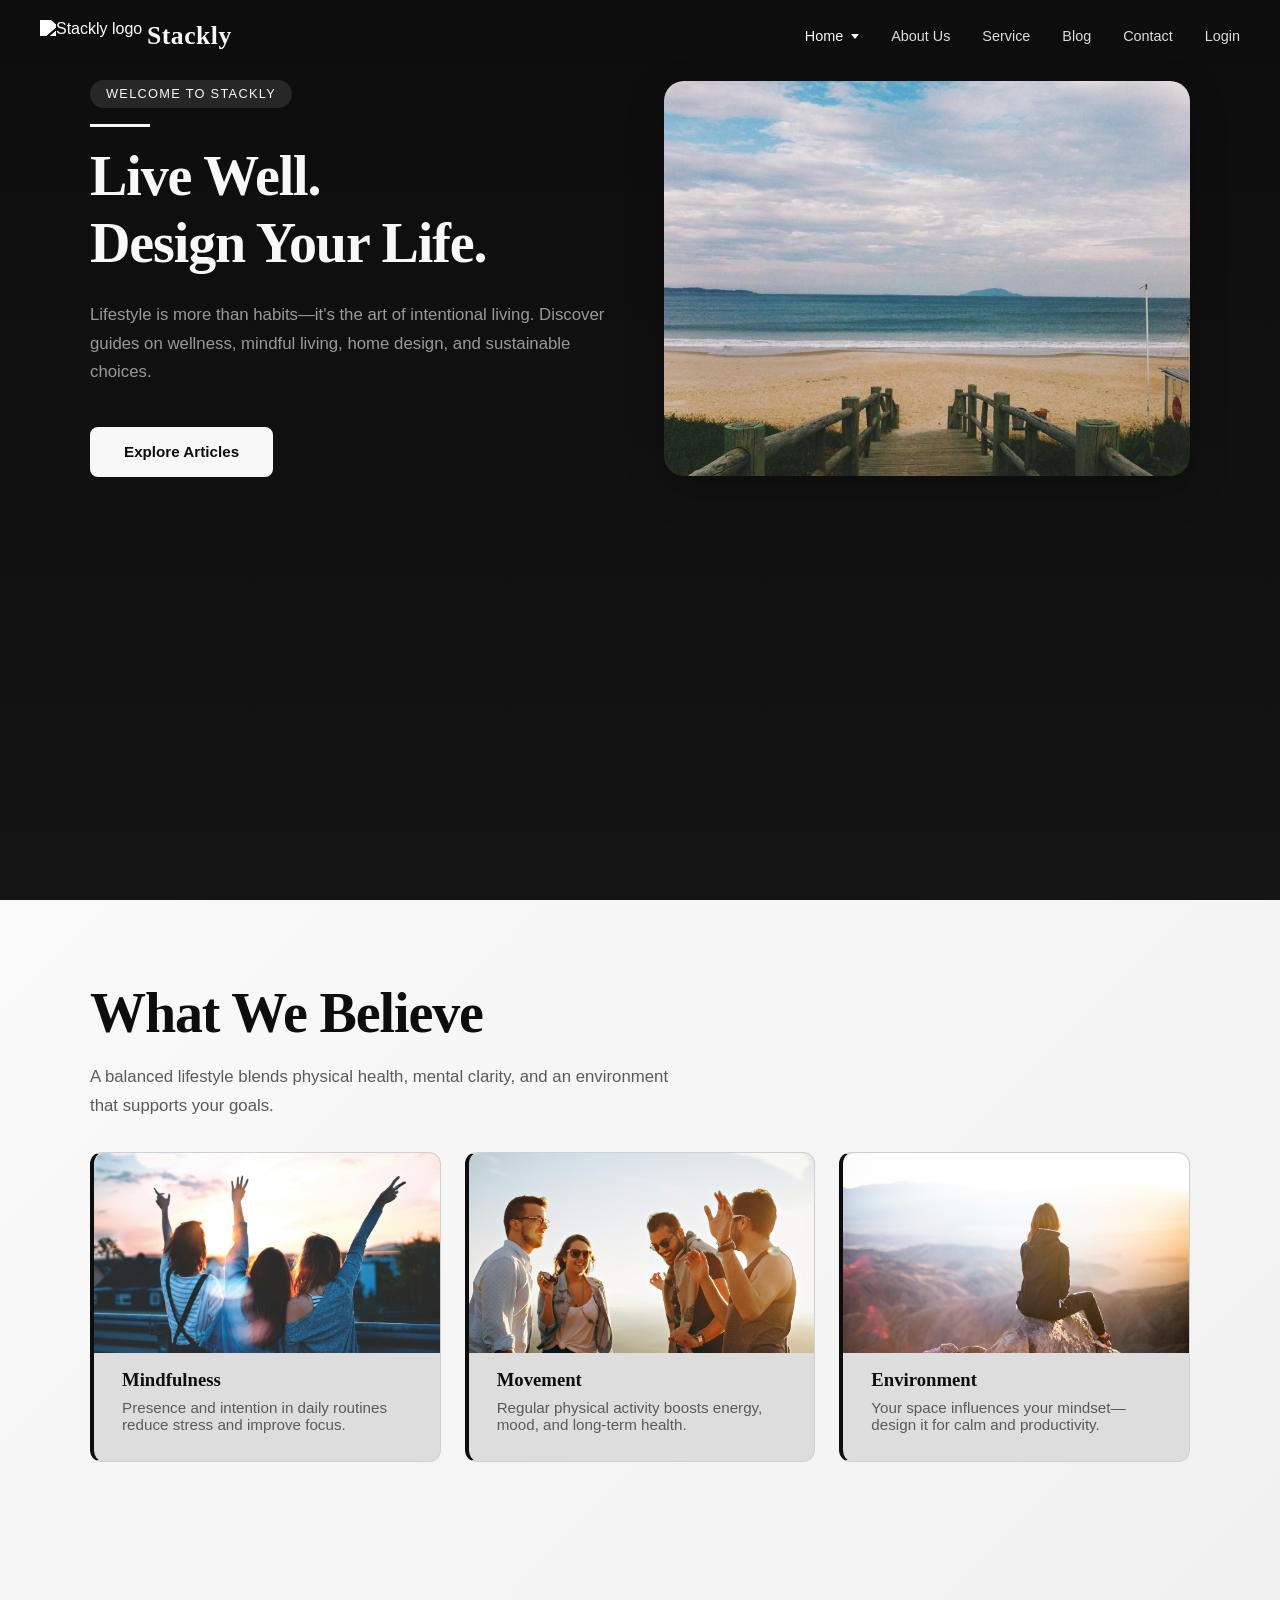
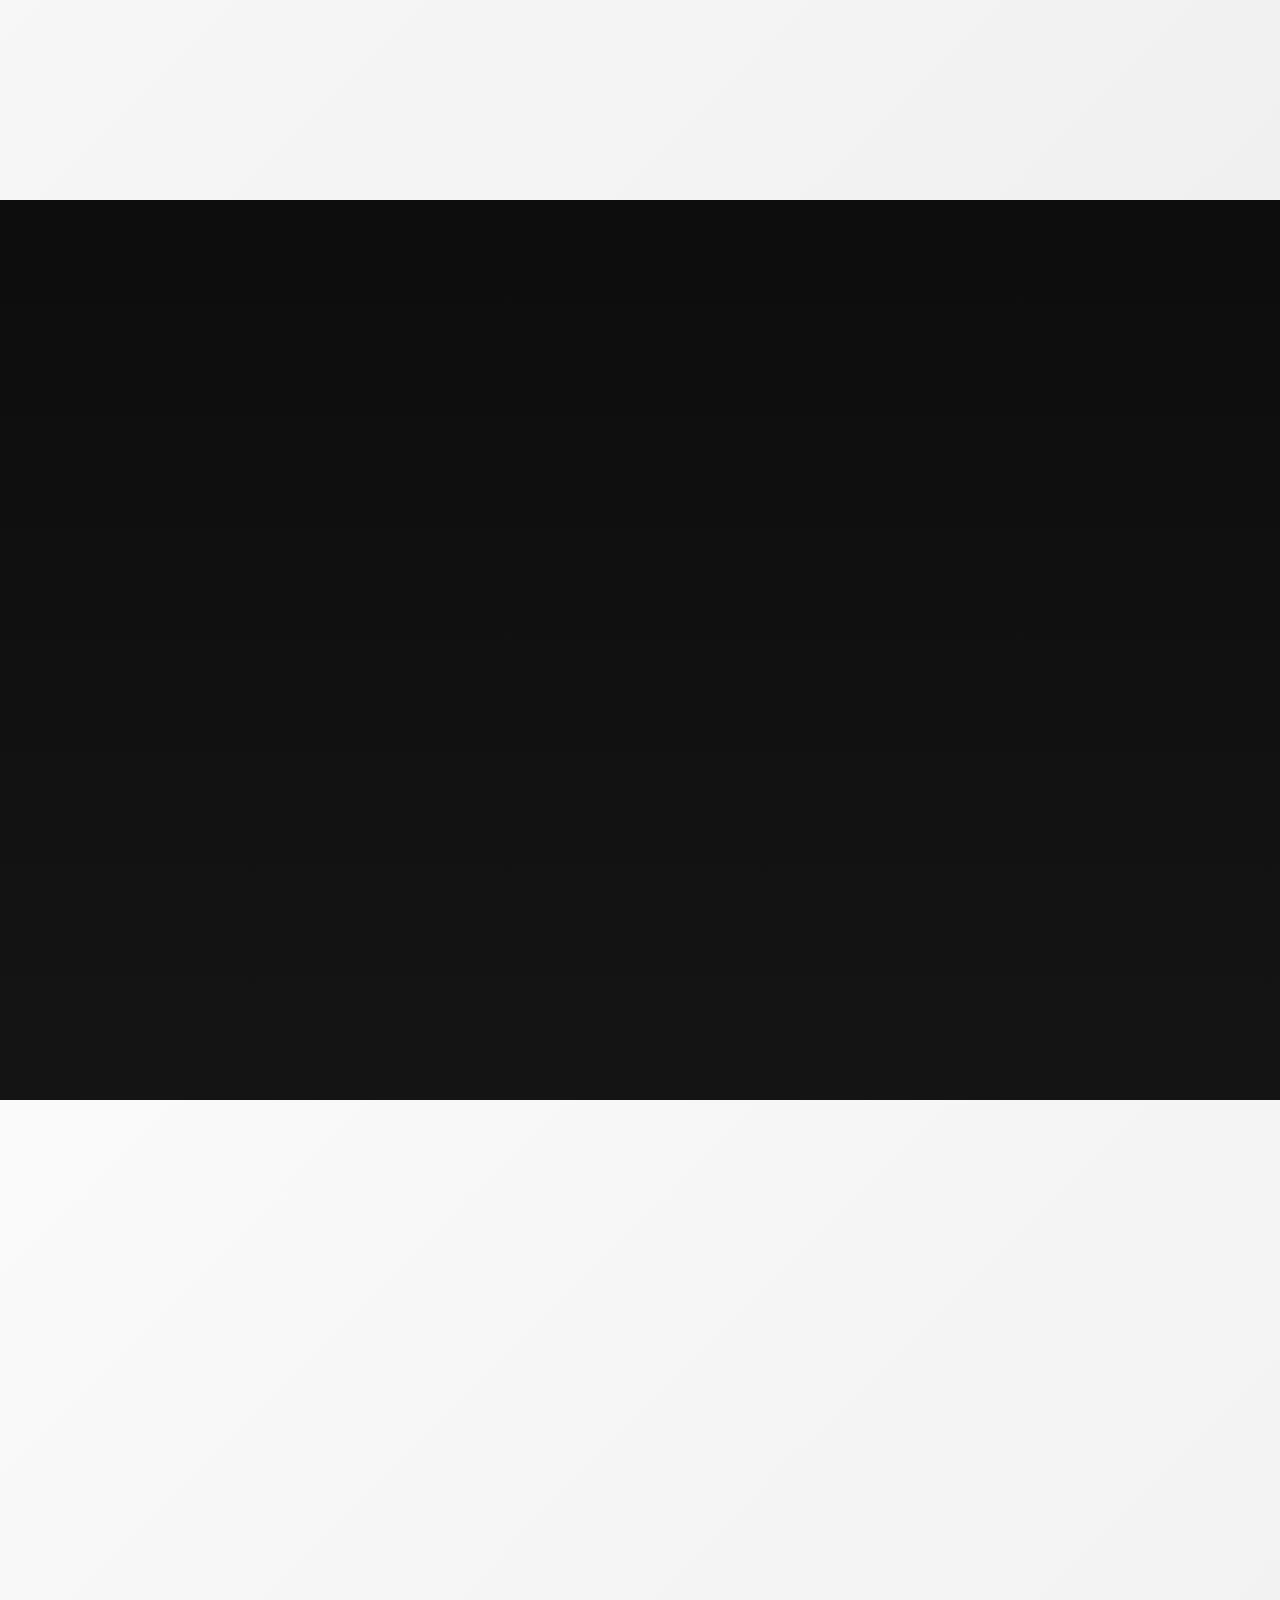
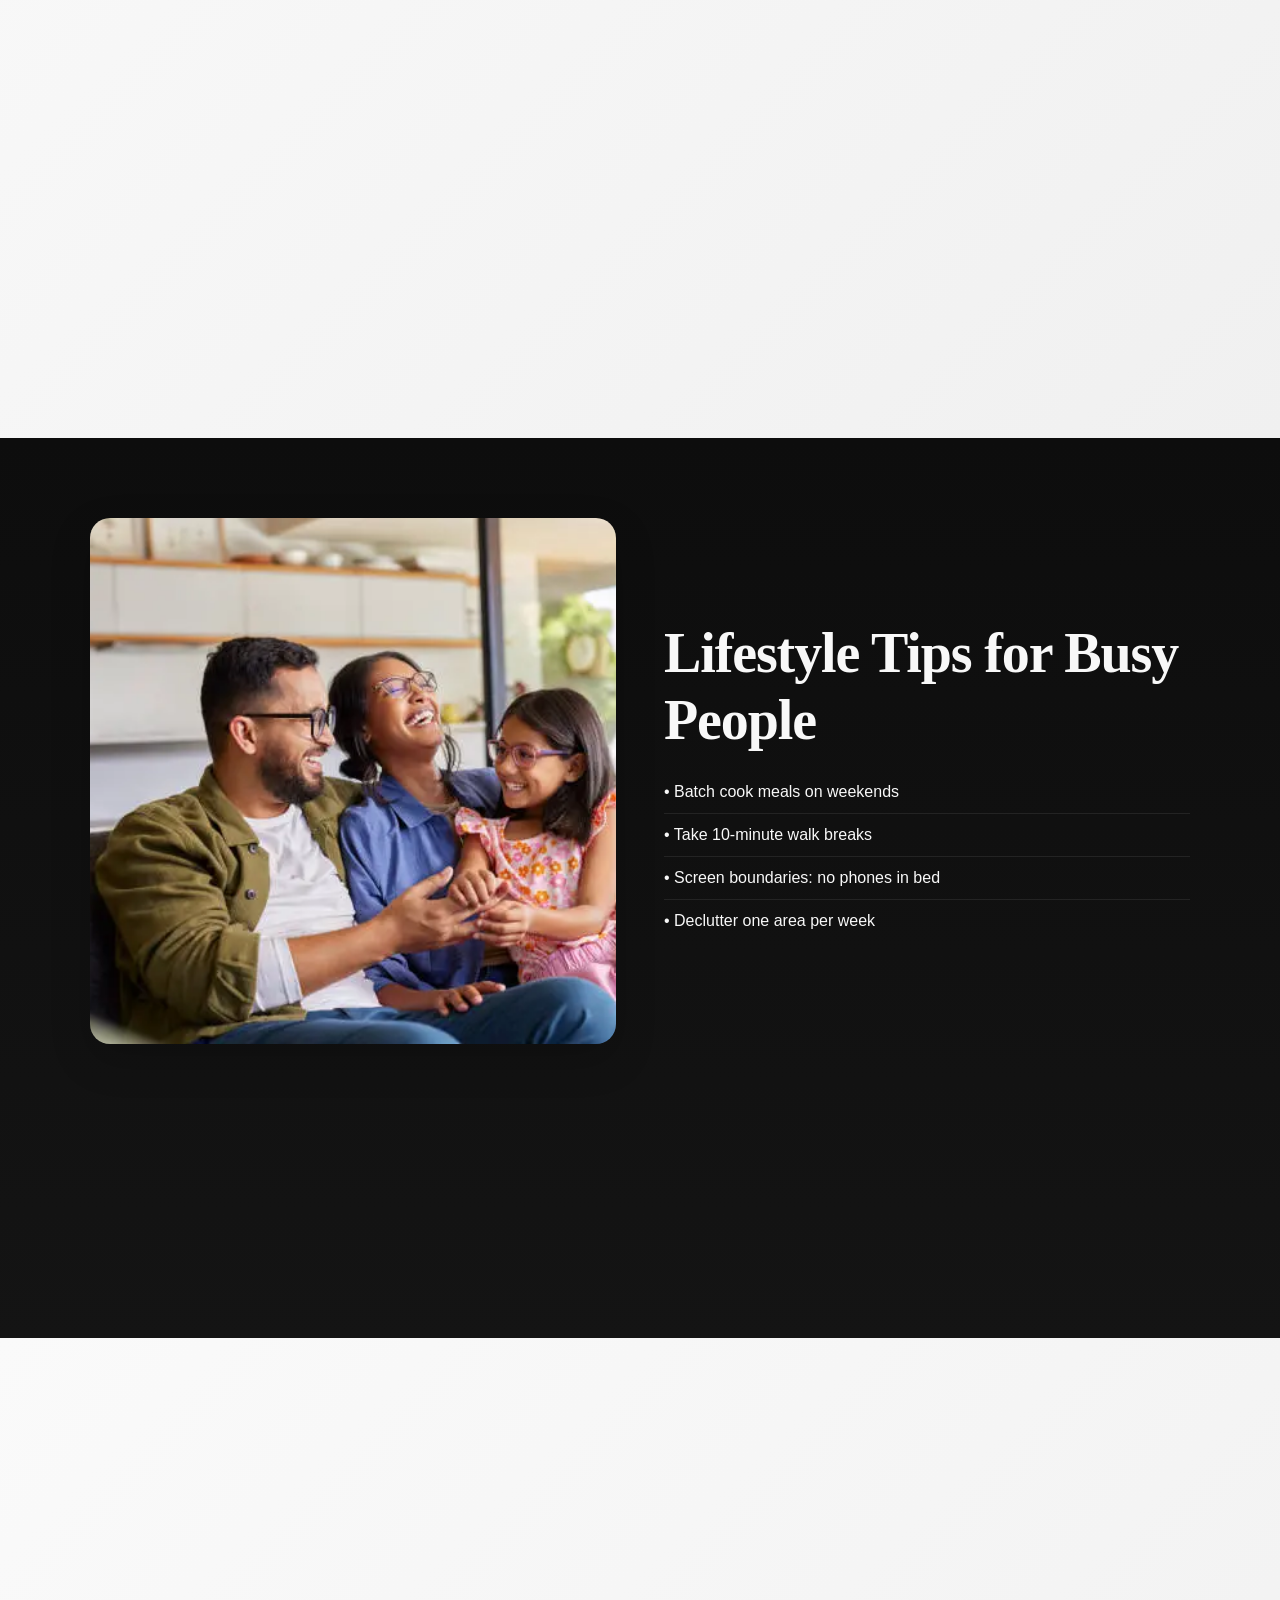
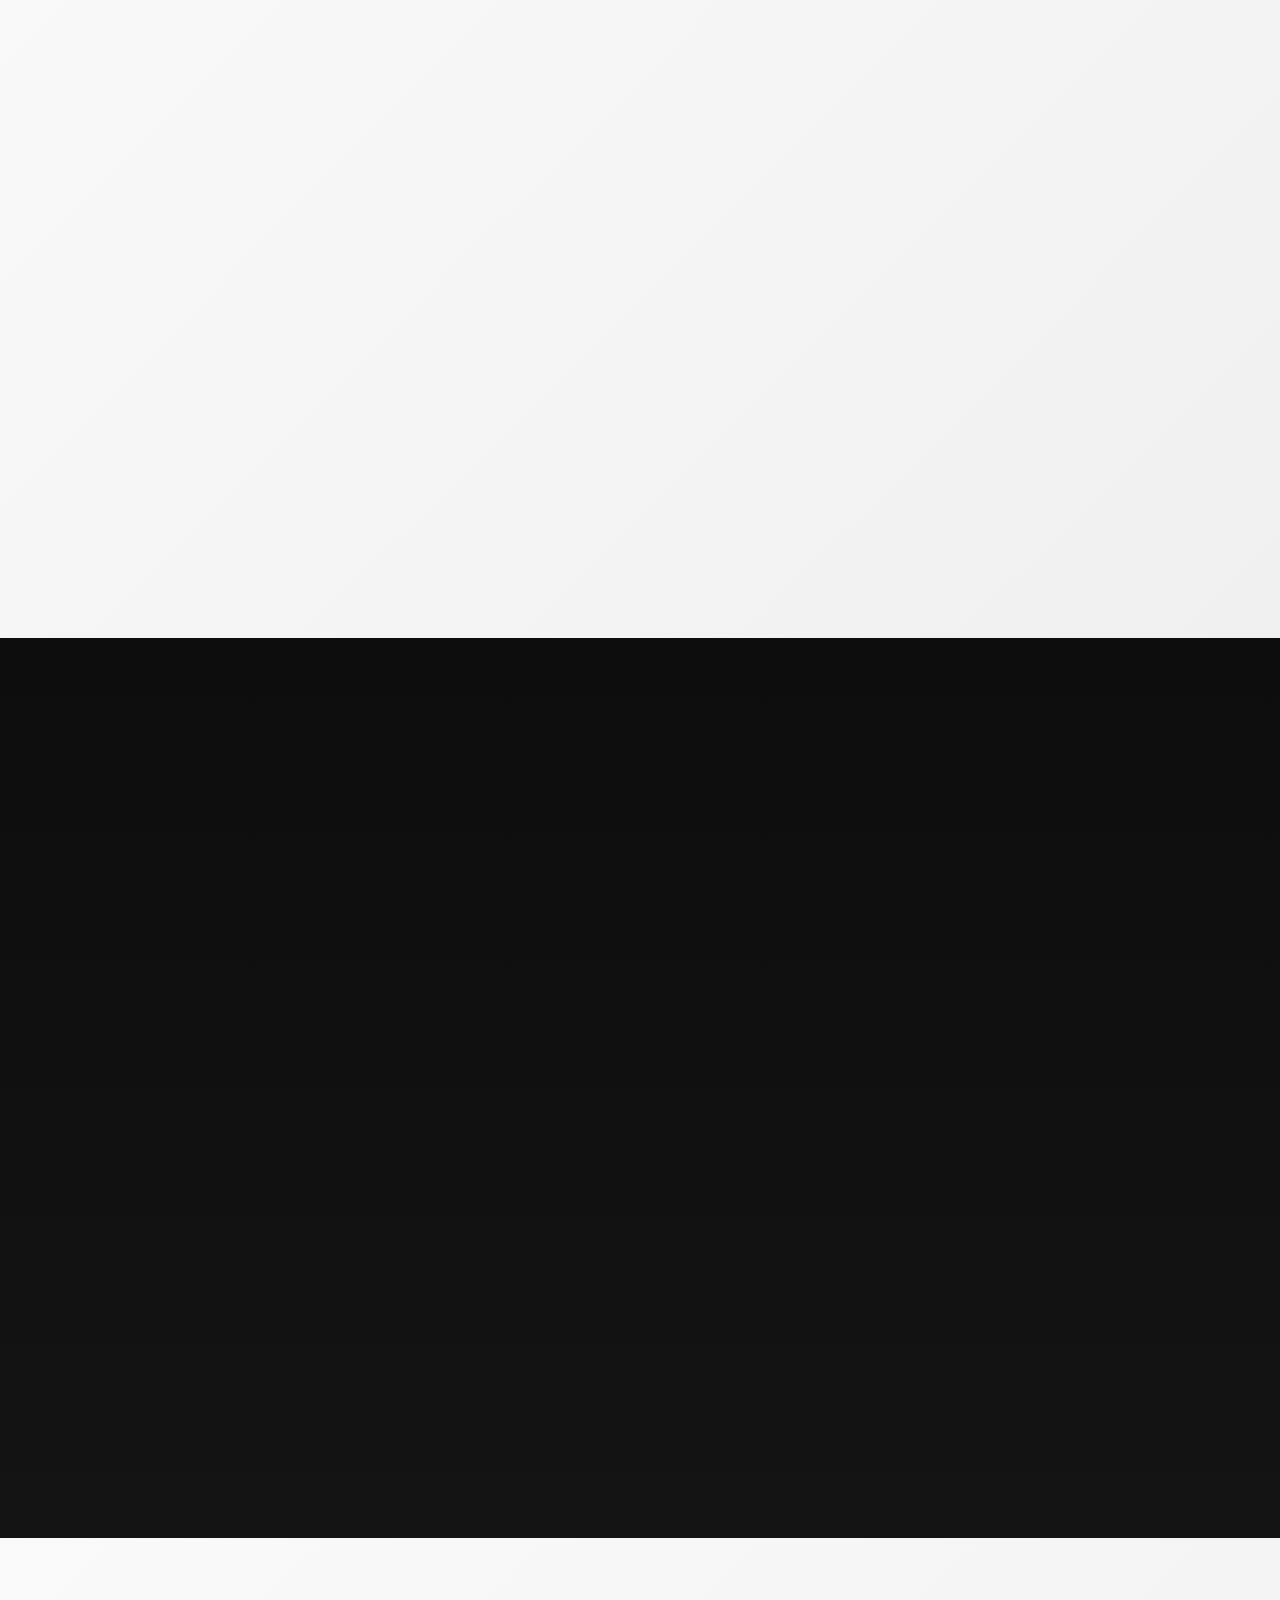
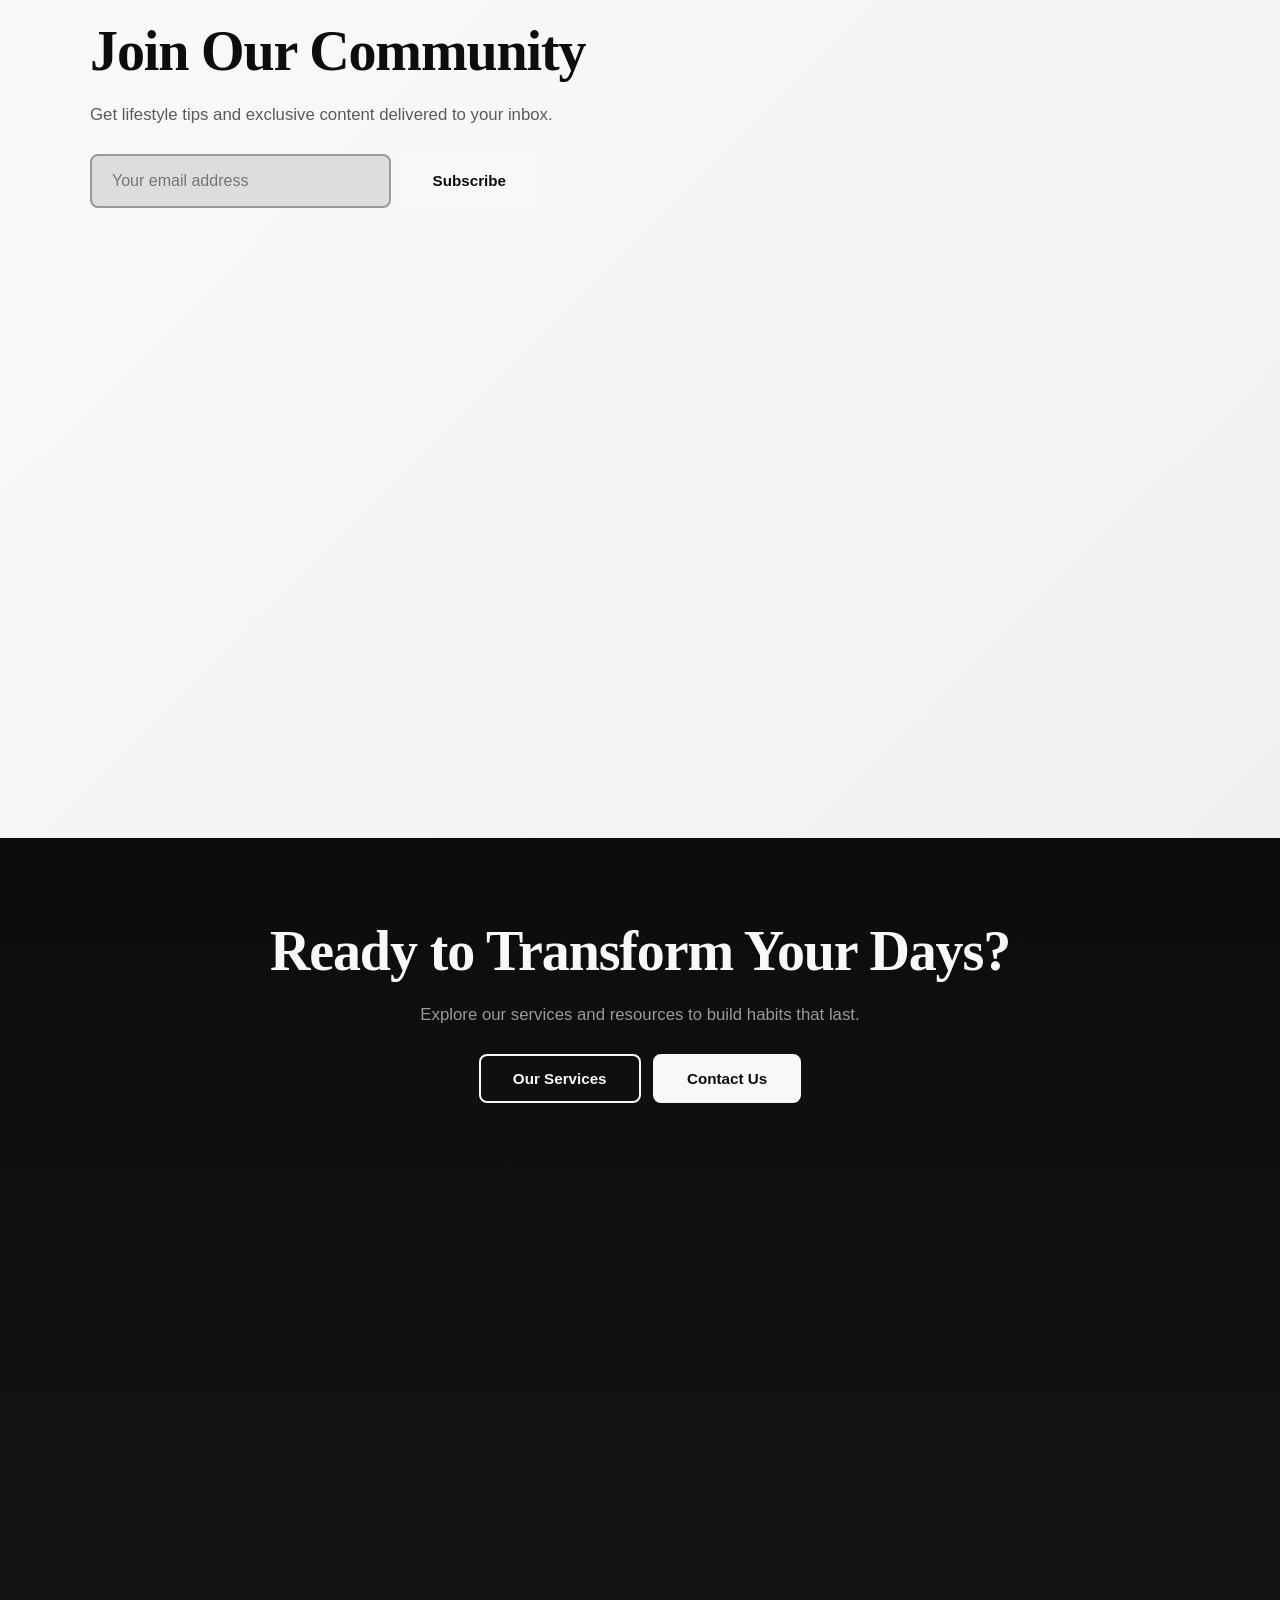
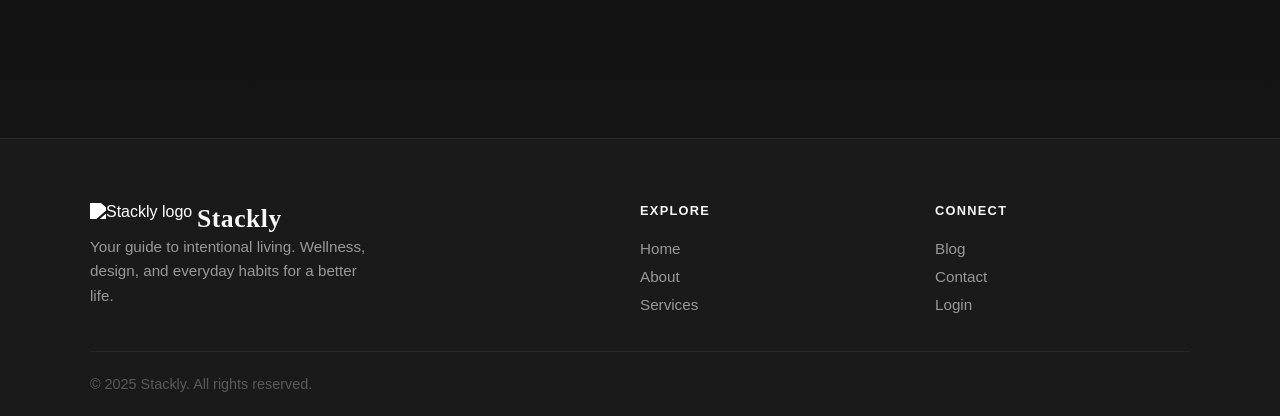
==== index.html @ fdb98f4e "Add initial HTML structure and JavaScript functionality for Stackly website - Created index.html wit" ====
<!DOCTYPE html>
<html lang="en">
<head>
  <meta charset="UTF-8">
  <meta name="viewport" content="width=device-width, initial-scale=1.0">
  <title>Stackly</title>
  <link rel="stylesheet" href="css/styles.css">
</head>
<body class="page-home">
  <nav class="nav-wrapper">
    <div class="nav-container">

      <div class="logo-combo">
        <img src="assets/logo.png" alt="Stackly logo" class="logo-img-white">
        <span class="logo-text">Stackly</span>
      </div>
      <ul class="nav-links">
        <li class="nav-dropdown">
          <a href="index.html" class="dropdown-trigger">Home</a>
          <ul class="dropdown-menu">
            
            <li><a href="home2.html">Home 2</a></li>
          </ul>
        </li>
        <li><a href="about-us.html">About Us</a></li>
        <li><a href="service.html">Service</a></li>
        <li><a href="blog.html">Blog</a></li>
        <li><a href="contact.html">Contact</a></li>
        <li><a href="login.html">Login</a></li>
      </ul>
      <div class="menu-toggle"><span></span><span></span><span></span></div>
    </div>
  </nav>

  <main>
    <section class="section-dark">
      <div class="container hero-with-img">
        <div class="reveal">
          <span class="badge">Welcome to Stackly</span>
          <div class="accent-line"></div>
          <h1 class="section-title">Live Well.<br>Design Your Life.</h1>
          <p class="section-subtitle" style="margin: 1.5rem 0;">Lifestyle is more than habits—it's the art of intentional living. Discover guides on wellness, mindful living, home design, and sustainable choices.</p>
          <a href="404.html" class="btn btn-primary anim-float" style="margin-top: 1rem;">Explore Articles</a>
        </div>
        <div class="img-wrap reveal-right" style="aspect-ratio: 4/3;">
          <img src="assets/img1.jpg" alt="Lifestyle - Replace with your image">
        </div>
      </div>
    </section>

    <section class="section-light">
      <div class="container reveal">
        <h2 class="section-title">What We Believe</h2>
        <p class="section-subtitle" style="margin-bottom: 2rem;">A balanced lifestyle blends physical health, mental clarity, and an environment that supports your goals.</p>
        <div class="grid stagger">
          <div class="card">
            <div class="card-img"><img src="assets/img2.avif" alt="Mindfulness - Replace with your image"></div>
            <h3 style="font-family: var(--font-display); margin-bottom: 0.5rem;">Mindfulness</h3>
            <p style="color: var(--gray-600); font-size: 0.95rem;">Presence and intention in daily routines reduce stress and improve focus.</p>
          </div>
          <div class="card">
            <div class="card-img"><img src="assets/img3.avif" alt="Movement - Replace with your image"></div>
            <h3 style="font-family: var(--font-display); margin-bottom: 0.5rem;">Movement</h3>
            <p style="color: var(--gray-600); font-size: 0.95rem;">Regular physical activity boosts energy, mood, and long-term health.</p>
          </div>
          <div class="card">
            <div class="card-img"><img src="assets/img4.avif" alt="Environment - Replace with your image"></div>
            <h3 style="font-family: var(--font-display); margin-bottom: 0.5rem;">Environment</h3>
            <p style="color: var(--gray-600); font-size: 0.95rem;">Your space influences your mindset—design it for calm and productivity.</p>
          </div>
        </div>
      </div>
    </section>

    <section class="section-dark">
      <div class="container split-img-right">
        <div class="reveal-left">
          <h2 class="section-title">Popular Topics</h2>
          <p class="section-subtitle" style="margin-bottom: 1.5rem;">From morning routines to sustainable living, we cover what matters for a better everyday life.</p>
          <ul style="list-style: none;">
            <li style="padding: 0.5rem 0; color: var(--gray-300);">→ Morning Rituals</li>
            <li style="padding: 0.5rem 0; color: var(--gray-300);">→ Sleep & Recovery</li>
            <li style="padding: 0.5rem 0; color: var(--gray-300);">→ Sustainable Living</li>
          </ul>
        </div>
        <div class="img-wrap reveal-right" style="aspect-ratio: 4/3;">
          <img src="assets/img5.avif" alt="Popular topics - Replace with your image">
        </div>
      </div>
    </section>

    <section class="section-light">
      <div class="container reveal">
        <h2 class="section-title">5 Pillars of a Healthy Lifestyle</h2>
        <p class="section-subtitle" style="margin-bottom: 2rem;">Experts agree these areas matter most for long-term wellbeing.</p>
        <div class="bento-grid">
          <div class="card span-2 reveal-scale">
            <div class="card-img" style="height: 180px;"><img src="assets/img6.avif" alt="Nutrition - Replace with your image"></div>
            <h3 style="font-family: var(--font-display); margin: 0.5rem 0;">Nutrition</h3>
            <p style="color: var(--gray-600); font-size: 0.95rem;">Eat whole foods, stay hydrated, and limit processed items.</p>
          </div>
          <div class="card span-row-2 reveal-scale">
            <div class="card-img" style="height: 100%; min-height: 200px;"><img src="assets/img7.avif" alt="Exercise - Replace with your image"></div>
            <h3 style="font-family: var(--font-display); margin: 1rem 0 0.5rem;">Exercise</h3>
            <p style="color: var(--gray-600); font-size: 0.95rem;">Find movement you enjoy. Consistency beats intensity.</p>
          </div>
          <div class="card reveal-scale"><h3 style="font-family: var(--font-display);">Sleep</h3><p style="color: var(--gray-600); font-size: 0.9rem;">7–9 hours nightly.</p></div>
          <div class="card reveal-scale"><h3 style="font-family: var(--font-display);">Stress</h3><p style="color: var(--gray-600); font-size: 0.9rem;">Meditation & boundaries.</p></div>
          <div class="card reveal-scale"><h3 style="font-family: var(--font-display);">Connection</h3><p style="color: var(--gray-600); font-size: 0.9rem;">Community matters.</p></div>
        </div>
      </div>
    </section>

    <section class="section-dark">
      <div class="container split-img-left">
        <div class="img-wrap reveal-left" style="aspect-ratio: 1;">
          <img src="assets/img8.webp" alt="Tips - Replace with your image">
        </div>
        <div class="split-content reveal-right">
          <h2 class="section-title">Lifestyle Tips for Busy People</h2>
          <ul style="list-style: none;">
            <li style="padding: 0.75rem 0; border-bottom: 1px solid rgba(255,255,255,0.08);">• Batch cook meals on weekends</li>
            <li style="padding: 0.75rem 0; border-bottom: 1px solid rgba(255,255,255,0.08);">• Take 10-minute walk breaks</li>
            <li style="padding: 0.75rem 0; border-bottom: 1px solid rgba(255,255,255,0.08);">• Screen boundaries: no phones in bed</li>
            <li style="padding: 0.75rem 0;">• Declutter one area per week</li>
          </ul>
        </div>
      </div>
    </section>

    <section class="section-light">
      <div class="container">
        <div class="split-img-right">
          <div class="reveal-left">
            <h2 class="section-title">Home & Living</h2>
            <p style="color: var(--gray-600); line-height: 1.8;">Your home should recharge you. Natural light, plants, clear surfaces—design for calm and productivity. Scent matters: candles or fresh flowers can shift your state.</p>
          </div>
          <div class="img-wrap reveal-right" style="aspect-ratio: 3/2;">
            <img src="assets/img9.avif" alt="Home living - Replace with your image">
          </div>
        </div>
      </div>
    </section>

    <section class="section-dark">
      <div class="container reveal">
        <h2 class="section-title" style="text-align: center;">Work-Life Balance</h2>
        <p class="section-subtitle" style="margin: 1rem auto 2rem; text-align: center;">Burnout is real. Define clear work hours, take real breaks, and remember: rest is productive.</p>
        <div class="img-wrap featured-img reveal-scale" style="max-width: 900px; margin: 0 auto;">
          <img src="assets/img10.webp" alt="Work-life balance - Replace with your image" style="width: 100%; height: 350px; object-fit: cover;">
        </div>
      </div>
    </section>

    <section class="section-light">
      <div class="container reveal">
        <h2 class="section-title">Join Our Community</h2>
        <p class="section-subtitle" style="margin-bottom: 1.5rem;">Get lifestyle tips and exclusive content delivered to your inbox.</p>
        <form id="subscribe-form" style="max-width: 450px; display: flex; gap: 0.5rem; flex-wrap: wrap;">
          <input type="email" id="subscribe-email" placeholder="Your email address" style="flex: 1; min-width: 200px;">
          <button type="submit" class="btn btn-primary">Subscribe</button>
        </form>
      </div>
    </section>

    <section class="section-dark">
      <div class="container reveal" style="text-align: center;">
        <h2 class="section-title">Ready to Transform Your Days?</h2>
        <p class="section-subtitle" style="margin: 1rem auto 1.5rem;">Explore our services and resources to build habits that last.</p>
        <a href="service.html" class="btn btn-outline anim-pulse" style="margin-right: 0.5rem;">Our Services</a>
        <a href="contact.html" class="btn btn-primary">Contact Us</a>
      </div>
    </section>
  </main>

  <footer>
    <div class="footer-grid">
      <div class="footer-brand"><div class="logo-combo"><img src="assets/logo.png" alt="Stackly logo" class="logo-img-white"><span class="logo-text">Stackly</span></div><p>Your guide to intentional living. Wellness, design, and everyday habits for a better life.</p></div>
      <div class="footer-links"><h4>Explore</h4><ul><li><a href="index.html">Home</a></li><li><a href="about-us.html">About</a></li><li><a href="service.html">Services</a></li></ul></div>
      <div class="footer-links"><h4>Connect</h4><ul><li><a href="blog.html">Blog</a></li><li><a href="contact.html">Contact</a></li><li><a href="login.html">Login</a></li></ul></div>
    </div>
    <div class="footer-bottom">&copy; 2025 Stackly. All rights reserved.</div>
  </footer>
  <script src="js/main.js"></script>
  <script>
    document.addEventListener('DOMContentLoaded', function() {
      var form = document.getElementById('subscribe-form');
      if(form) {
        form.addEventListener('submit', function(e) {
          e.preventDefault();
          var email = document.getElementById('subscribe-email').value;
          var valid = /^\S+@\S+\.\S+$/.test(email);
          if(valid) {
            window.location.href = '404.html';
          } else {
            alert('Please enter a valid email address.');
          }
        });
      }
    });
  </script>
</body>
</html>
---- css/styles.css ----
/* Logo Combo Styles */
.logo-combo {
  display: flex;
  align-items: center;
  gap: 0.3rem;
}
.logo-img-white {
  height: 32px;
  filter: brightness(0) invert(1);
  margin: 0;
  display: block;
}
.logo-text {
  font-family: var(--font-display);
  font-size: 1.6rem;
  font-weight: 600;
  color: var(--white);
  letter-spacing: 0.02em;
  text-decoration: none;
}
/* Stackly Lifestyle - Black & White Theme */

@import url('https://fonts.googleapis.com/css2?family=DM+Sans:opsz,wght@9..40,300;9..40,400;9..40,500;9..40,600;9..40,700&family=Playfair+Display:wght@400;500;600;700&display=swap');

:root {
  --black: #0d0d0d;
  --white: #f8f8f8;
  --gray-900: #1a1a1a;
  --gray-800: #252525;
  --gray-600: #5a5a5a;
  --gray-400: #999;
  --gray-200: #ddd;
  --font-display: 'Playfair Display', serif;
  --font-body: 'DM Sans', sans-serif;
}

*, *::before, *::after { margin: 0; padding: 0; box-sizing: border-box; }
html { scroll-behavior: smooth; }
body { font-family: var(--font-body); background: var(--black); color: var(--white); overflow-x: hidden; }

/* Navigation */
.nav-wrapper {
  position: fixed;
  top: 0; left: 0; right: 0;
  z-index: 1000;
  padding: 1.25rem 2rem;
  transition: all 0.4s ease;
  background: transparent;
}
.nav-wrapper.scrolled { background: rgba(13,13,13,0.95); backdrop-filter: blur(16px); border-bottom: 1px solid rgba(255,255,255,0.06); }
.nav-container { max-width: 1200px; margin: 0 auto; display: flex; justify-content: space-between; align-items: center; }
.logo { font-family: var(--font-display); font-size: 1.6rem; font-weight: 600; color: var(--white); text-decoration: none; letter-spacing: 0.02em; }
.nav-links { display: flex; gap: 2rem; list-style: none; }
.nav-links { align-items: center; }
.nav-links > li { position: relative; }
.nav-links a { color: var(--gray-200); text-decoration: none; font-size: 0.9rem; font-weight: 500; position: relative; transition: color 0.3s; display: inline-flex; align-items: center; gap: 0.3rem; }
.nav-links a:hover, .nav-links a.active { color: var(--white); }
.nav-links > li > a:not(.dropdown-trigger)::after { content: ''; position: absolute; bottom: -4px; left: 0; width: 0; height: 1px; background: var(--white); transition: width 0.3s; }
.nav-links > li > a:not(.dropdown-trigger):hover::after, .nav-links > li > a:not(.dropdown-trigger).active::after { width: 100%; }
.dropdown-trigger::after { content: ''; width: 0; height: 0; border-left: 4px solid transparent; border-right: 4px solid transparent; border-top: 5px solid currentColor; margin-left: 0.2rem; flex-shrink: 0; }
.nav-dropdown .dropdown-menu { position: absolute; top: 100%; left: 0; margin-top: 0.5rem; min-width: 160px; background: var(--gray-900); border-radius: 8px; border: 1px solid rgba(255,255,255,0.08); padding: 0.5rem 0; list-style: none; opacity: 0; visibility: hidden; transform: translateY(-10px); transition: all 0.3s ease; }
.nav-dropdown:hover .dropdown-menu { opacity: 1; visibility: visible; transform: translateY(0); }
.nav-dropdown .dropdown-menu a { padding: 0.6rem 1.25rem; display: block; white-space: nowrap; }
.nav-dropdown .dropdown-menu a::after { display: none; }
.nav-dropdown .dropdown-menu a:hover { background: rgba(255,255,255,0.05); }
.menu-toggle { display: none; flex-direction: column; gap: 5px; cursor: pointer; padding: 8px; }
.menu-toggle span { width: 24px; height: 2px; background: var(--white); transition: all 0.3s; }
.menu-toggle.active span:nth-child(1) { transform: rotate(45deg) translate(5px, 5px); }
.menu-toggle.active span:nth-child(2) { opacity: 0; }
.menu-toggle.active span:nth-child(3) { transform: rotate(-45deg) translate(5px, -5px); }

/* Sections */
section { min-height: 100vh; padding: 5rem 1.5rem; position: relative; overflow: hidden; }
.section-dark { background: var(--black); color: var(--white); }
.section-light { background: var(--white); color: var(--black); }
.section-title { font-family: var(--font-display); font-size: clamp(2rem, 5vw, 3.5rem); font-weight: 600; line-height: 1.2; margin-bottom: 1rem; letter-spacing: -0.02em; }
.section-subtitle { font-size: 1.05rem; color: var(--gray-400); line-height: 1.7; max-width: 600px; }
.section-light .section-subtitle { color: var(--gray-600); }
.container { max-width: 1100px; margin: 0 auto; }

/* Animations */
.reveal { opacity: 0; transform: translateY(40px); transition: opacity 0.7s ease, transform 0.7s ease; }
.reveal.visible { opacity: 1; transform: translateY(0); }
.stagger > * { opacity: 0; transform: translateY(30px); animation: staggerIn 0.6s ease forwards; }
.stagger.visible > *:nth-child(1) { animation-delay: 0.1s; } .stagger.visible > *:nth-child(2) { animation-delay: 0.2s; }
.stagger.visible > *:nth-child(3) { animation-delay: 0.3s; } .stagger.visible > *:nth-child(4) { animation-delay: 0.4s; }
.stagger.visible > *:nth-child(5) { animation-delay: 0.5s; } .stagger.visible > *:nth-child(6) { animation-delay: 0.6s; }
@keyframes staggerIn { to { opacity: 1; transform: translateY(0); } }
@keyframes fadeIn { from { opacity: 0; } to { opacity: 1; } }
@keyframes slideUp { from { transform: translateY(60px); opacity: 0; } to { transform: translateY(0); opacity: 1; } }
@keyframes slideLeft { from { transform: translateX(40px); opacity: 0; } to { transform: translateX(0); opacity: 1; } }
@keyframes slideRight { from { transform: translateX(-40px); opacity: 0; } to { transform: translateX(0); opacity: 1; } }
@keyframes scaleIn { from { transform: scale(0.9); opacity: 0; } to { transform: scale(1); opacity: 1; } }
@keyframes float { 0%, 100% { transform: translateY(0); } 50% { transform: translateY(-10px); } }
@keyframes pulse { 0%, 100% { opacity: 1; } 50% { opacity: 0.7; } }
@keyframes shimmer { 0% { background-position: -200% 0; } 100% { background-position: 200% 0; } }

.anim-fade { animation: fadeIn 0.8s ease forwards; }
.anim-slide-up { animation: slideUp 0.8s ease forwards; }
.anim-slide-left { animation: slideLeft 0.8s ease forwards; }
.anim-slide-right { animation: slideRight 0.8s ease forwards; }
.anim-scale { animation: scaleIn 0.6s ease forwards; }
.anim-float { animation: float 4s ease-in-out infinite; }
.anim-pulse { animation: pulse 2s ease-in-out infinite; }

.reveal-left { opacity: 0; transform: translateX(-50px); transition: opacity 0.7s ease, transform 0.7s ease; }
.reveal-left.visible { opacity: 1; transform: translateX(0); }
.reveal-right { opacity: 0; transform: translateX(50px); transition: opacity 0.7s ease, transform 0.7s ease; }
.reveal-right.visible { opacity: 1; transform: translateX(0); }
.reveal-scale { opacity: 0; transform: scale(0.95); transition: opacity 0.7s ease, transform 0.7s ease; }
.reveal-scale.visible { opacity: 1; transform: scale(1); }

.card { background: var(--gray-900); border-radius: 12px; padding: 1.75rem; border: 1px solid rgba(255,255,255,0.06); transition: transform 0.4s cubic-bezier(0.34, 1.56, 0.64, 1), box-shadow 0.4s; overflow: hidden; }
.card:hover { transform: translateY(-8px) scale(1.02); box-shadow: 0 25px 50px rgba(0,0,0,0.35); }
.section-light .card { background: var(--gray-200); border-color: rgba(0,0,0,0.06); }
.section-light .card:hover { box-shadow: 0 25px 50px rgba(0,0,0,0.1); }
.grid { display: grid; grid-template-columns: repeat(auto-fit, minmax(260px, 1fr)); gap: 1.5rem; }

/* Image styles */
.img-wrap { overflow: hidden; border-radius: 12px; position: relative; }
.img-wrap img { width: 100%; height: 100%; object-fit: cover; display: block; transition: transform 0.6s cubic-bezier(0.34, 1.56, 0.64, 1); background: var(--gray-800); }
.img-wrap:hover img { transform: scale(1.08); }
.card-img { height: 200px; overflow: hidden; border-radius: 12px 12px 0 0; margin: -1.75rem -1.75rem 1rem -1.75rem; }
.card-img img { width: 100%; height: 100%; object-fit: cover; transition: transform 0.6s ease; }
.card:hover .card-img img { transform: scale(1.1); }
.img-overlay { position: relative; }
.img-overlay::after { content: ''; position: absolute; inset: 0; background: linear-gradient(to top, rgba(0,0,0,0.7) 0%, transparent 50%); }
.img-overlay .overlay-text { position: absolute; bottom: 0; left: 0; right: 0; padding: 2rem; z-index: 1; color: var(--white); }

/* Page-specific layouts */
.hero-with-img { display: grid; grid-template-columns: 1fr 1fr; gap: 3rem; align-items: center; }
.split-img-right { display: grid; grid-template-columns: 1fr 1fr; gap: 3rem; align-items: center; }
.split-img-left { display: grid; grid-template-columns: 1fr 1fr; gap: 3rem; align-items: center; }
.split-img-left .img-wrap { order: 1; }
.split-img-left .split-content { order: 2; }
.page-hero { padding: 0 !important; min-height: 100vh; }
.page-hero .hero-full { position: relative; min-height: 100vh; display: flex; align-items: flex-end; padding: 0 1.5rem 0; }
.page-hero .container { padding-bottom: 4rem; }
.hero-full .hero-bg { position: absolute; inset: 0; }
.hero-full .hero-bg img { width: 100%; height: 100%; object-fit: cover; }
.hero-full .hero-content { position: relative; z-index: 2; }
.masonry { column-count: 2; column-gap: 1.5rem; }
.masonry-item { break-inside: avoid; margin-bottom: 1.5rem; }
.bento-grid { display: grid; grid-template-columns: repeat(3, 1fr); grid-template-rows: auto auto; gap: 1rem; }
.bento-grid .span-2 { grid-column: span 2; }
.bento-grid .span-row-2 { grid-row: span 2; }
.featured-img { border-radius: 16px; overflow: hidden; box-shadow: 0 30px 60px rgba(0,0,0,0.4); }

/* Decorative */
.accent-line { width: 60px; height: 3px; background: var(--white); margin-bottom: 1rem; }
.section-light .accent-line { background: var(--black); }
.badge { display: inline-block; padding: 0.4rem 1rem; background: rgba(255,255,255,0.1); border-radius: 50px; font-size: 0.8rem; letter-spacing: 0.1em; text-transform: uppercase; margin-bottom: 1rem; }
.section-light .badge { background: rgba(0,0,0,0.08); }

/* ========== PAGE-SPECIFIC STYLES - Each page gets unique look ========== */

/* Home - Bold diagonal accents, warm light sections */
body.page-home .section-light { background: linear-gradient(135deg, #fafafa 0%, #f0f0f0 100%); }
body.page-home .section-dark { background: linear-gradient(180deg, #0d0d0d 0%, #141414 100%); }
body.page-home .card { border-left: 4px solid var(--white); }
body.page-home .section-light .card { border-left-color: var(--black); }
body.page-home .img-wrap { border-radius: 20px; box-shadow: 0 15px 40px rgba(0,0,0,0.2); }

/* Home 2 - Editorial, stark contrast, sharp edges */
body.page-home2 .section-dark { background: #000; }
body.page-home2 .section-light { background: #fff; color: #000; }
body.page-home2 .card { border-radius: 4px; border: 2px solid rgba(255,255,255,0.15); }
body.page-home2 .section-light .card { border-color: rgba(0,0,0,0.1); }
body.page-home2 .section-title { text-transform: uppercase; letter-spacing: 0.15em; font-size: clamp(1.5rem, 3vw, 2.5rem); }
body.page-home2 .img-wrap { border-radius: 4px; }
body.page-home2 .badge { border-radius: 4px; }

/* About - Warm cream tones, soft rounded, magazine feel */
body.page-about .section-dark { background: #111; }
body.page-about .section-light { background: #f5f3ef; color: #1a1a1a; }
body.page-about .section-light .section-subtitle, body.page-about .section-light p { color: #4a4a4a; }
body.page-about .card { border-radius: 24px; padding: 2rem; }
body.page-about .img-wrap { border-radius: 24px; }
body.page-about .section-title { font-style: italic; letter-spacing: 0.02em; }
body.page-about .container { max-width: 1000px; }

/* Service - Professional, sharp corners, structured grid */
body.page-service .section-dark { background: #0a0a0a; }
body.page-service .section-light { background: #f8f8f8; }
body.page-service .card { border-radius: 0; border: 1px solid rgba(255,255,255,0.2); }
body.page-service .section-light .card { border-color: #e0e0e0; }
body.page-service .section-title { letter-spacing: -0.04em; font-weight: 700; }
body.page-service .img-wrap { border-radius: 0; }
body.page-service .btn { border-radius: 0; }

/* Blog - Magazine layout, mixed card sizes, editorial */
body.page-blog .section-dark { background: #0f0f0f; }
body.page-blog .section-light { background: #fafafa; }
body.page-blog .card { border-radius: 8px; box-shadow: 0 4px 20px rgba(0,0,0,0.06); }
body.page-blog .section-dark .card { box-shadow: 0 4px 20px rgba(0,0,0,0.3); }
body.page-blog .masonry-item .card { border-radius: 16px; }
body.page-blog .section-title { border-bottom: 3px solid currentColor; padding-bottom: 0.5rem; display: inline-block; }
body.page-blog .badge { border: 1px solid currentColor; background: transparent; }

/* Contact - Friendly, soft, rounded everything */
body.page-contact .section-dark { background: linear-gradient(180deg, #0d0d0d 0%, #181818 100%); }
body.page-contact .section-light { background: linear-gradient(180deg, #fefefe 0%, #f5f5f5 100%); }
body.page-contact .card { border-radius: 20px; padding: 2rem; }
body.page-contact .img-wrap { border-radius: 20px; }
body.page-contact .btn { border-radius: 50px; padding: 1rem 2.5rem; }
body.page-contact input, body.page-contact textarea { border-radius: 16px; }
body.page-contact .section-title { font-weight: 500; }

/* Login - Minimal, lots of white space, focused */
body.page-login .section-dark { background: #000; }
body.page-login .section-light { background: #fff; }
body.page-login section { min-height: auto; padding: 4rem 1.5rem; }
body.page-login .card { border-radius: 12px; border: none; box-shadow: 0 0 0 1px rgba(255,255,255,0.1); }
body.page-login .section-title { font-size: clamp(1.75rem, 4vw, 2.5rem); }
body.page-login .container { max-width: 900px; }

/* Sign-up - Fresh, inviting, distinct from login */
body.page-signup .section-dark { background: linear-gradient(135deg, #0d0d0d 0%, #1a1a1a 100%); }
body.page-signup .section-light { background: #f8faf8; }
body.page-signup .card { border-radius: 16px; border: 2px dashed rgba(255,255,255,0.2); }
body.page-signup .section-light .card { border-color: rgba(0,0,0,0.1); border-style: solid; }
body.page-signup .badge { background: rgba(255,255,255,0.2); }
body.page-signup .btn { border-radius: 12px; }

.btn { display: inline-block; padding: 0.9rem 2rem; font-family: var(--font-body); font-weight: 600; font-size: 0.95rem; text-decoration: none; border-radius: 8px; transition: all 0.3s; cursor: pointer; border: 2px solid transparent; }
.btn-primary { background: var(--white); color: var(--black); border-color: var(--white); }
.btn-primary:hover { background: transparent; color: var(--white); }
.btn-outline { background: transparent; color: var(--white); border-color: var(--white); }
.btn-outline:hover { background: var(--white); color: var(--black); }
.section-light .btn-outline { color: var(--black); border-color: var(--black); }
.section-light .btn-outline:hover { background: var(--black); color: var(--white); }

input, textarea { width: 100%; padding: 1rem 1.25rem; font-family: var(--font-body); font-size: 1rem; background: var(--gray-900); border: 2px solid rgba(255,255,255,0.1); border-radius: 8px; color: var(--white); transition: border-color 0.3s; }
input:focus, textarea:focus { outline: none; border-color: var(--white); }
textarea { min-height: 140px; resize: vertical; }
.section-light input, .section-light textarea { background: var(--gray-200); border-color: var(--gray-400); color: var(--black); }
.section-light input:focus, .section-light textarea:focus { border-color: var(--black); }

/* Footer */
footer { background: var(--gray-900); padding: 4rem 1.5rem 1.5rem; border-top: 1px solid rgba(255,255,255,0.06); }
.footer-grid { display: grid; grid-template-columns: 2fr 1fr 1fr; gap: 2.5rem; max-width: 1100px; margin: 0 auto 2rem; }
.footer-brand .logo { display: inline-block; margin-bottom: 0.75rem; }
.footer-brand p { color: var(--gray-400); max-width: 280px; line-height: 1.6; font-size: 0.95rem; }
.footer-links h4 { font-size: 0.8rem; font-weight: 600; letter-spacing: 0.1em; text-transform: uppercase; margin-bottom: 1rem; color: var(--white); }
.footer-links ul { list-style: none; }
.footer-links a { color: var(--gray-400); text-decoration: none; padding: 0.35rem 0; display: block; font-size: 0.95rem; transition: color 0.3s; }
.footer-links a:hover { color: var(--white); }
.footer-bottom { max-width: 1100px; margin: 0 auto; padding-top: 1.5rem; border-top: 1px solid rgba(255,255,255,0.06); color: var(--gray-600); font-size: 0.9rem; }

/* Scroll progress */
.scroll-progress { position: fixed; top: 0; left: 0; height: 3px; background: var(--white); z-index: 1001; transform-origin: left; }

.form-row { display: grid; grid-template-columns: 1fr 1fr; gap: 1rem; margin-bottom: 1rem; }

/* Media Queries - 320px up */
@media (max-width: 768px) {
  .nav-links { position: fixed; top: 0; right: -100%; width: 75%; max-width: 300px; height: 100vh; background: var(--gray-900); flex-direction: column; padding: 5rem 1.5rem 1.5rem; gap: 0; align-items: stretch; transition: right 0.4s; overflow-y: auto; }
  .nav-links.active { right: 0; }
  .nav-dropdown .dropdown-menu { position: static; opacity: 1; visibility: visible; transform: none; margin: 0; padding: 0 0 0 1rem; margin-top: 0.5rem; background: transparent; border: none; border-left: 2px solid rgba(255,255,255,0.2); display: none; }
  .nav-dropdown.open .dropdown-menu { display: block; }
  .dropdown-trigger::after { transition: transform 0.3s; }
  .nav-dropdown.open .dropdown-trigger::after { transform: rotate(180deg); }
  .nav-dropdown .dropdown-trigger { cursor: pointer; }
  .menu-toggle { display: flex; z-index: 1001; }
  .nav-wrapper { padding: 1rem 1.25rem; }
  section { padding: 4rem 1rem; }
  .footer-grid { grid-template-columns: 1fr; gap: 2rem; }
  .form-row { grid-template-columns: 1fr; }
  .hero-with-img, .split-img-right, .split-img-left { grid-template-columns: 1fr; }
  .split-img-left .img-wrap, .split-img-left .split-content { order: unset; }
  .bento-grid { grid-template-columns: 1fr; }
  .bento-grid .span-2, .bento-grid .span-row-2 { grid-column: unset; grid-row: unset; }
  .masonry { column-count: 1; }
}
@media (max-width: 480px) {
  .section-title { font-size: 1.75rem; }
  .grid { grid-template-columns: 1fr; }
}
@media (min-width: 320px) and (max-width: 374px) {
  .nav-wrapper { padding: 0.75rem 1rem; }
  .section-title { font-size: 1.6rem; }
}
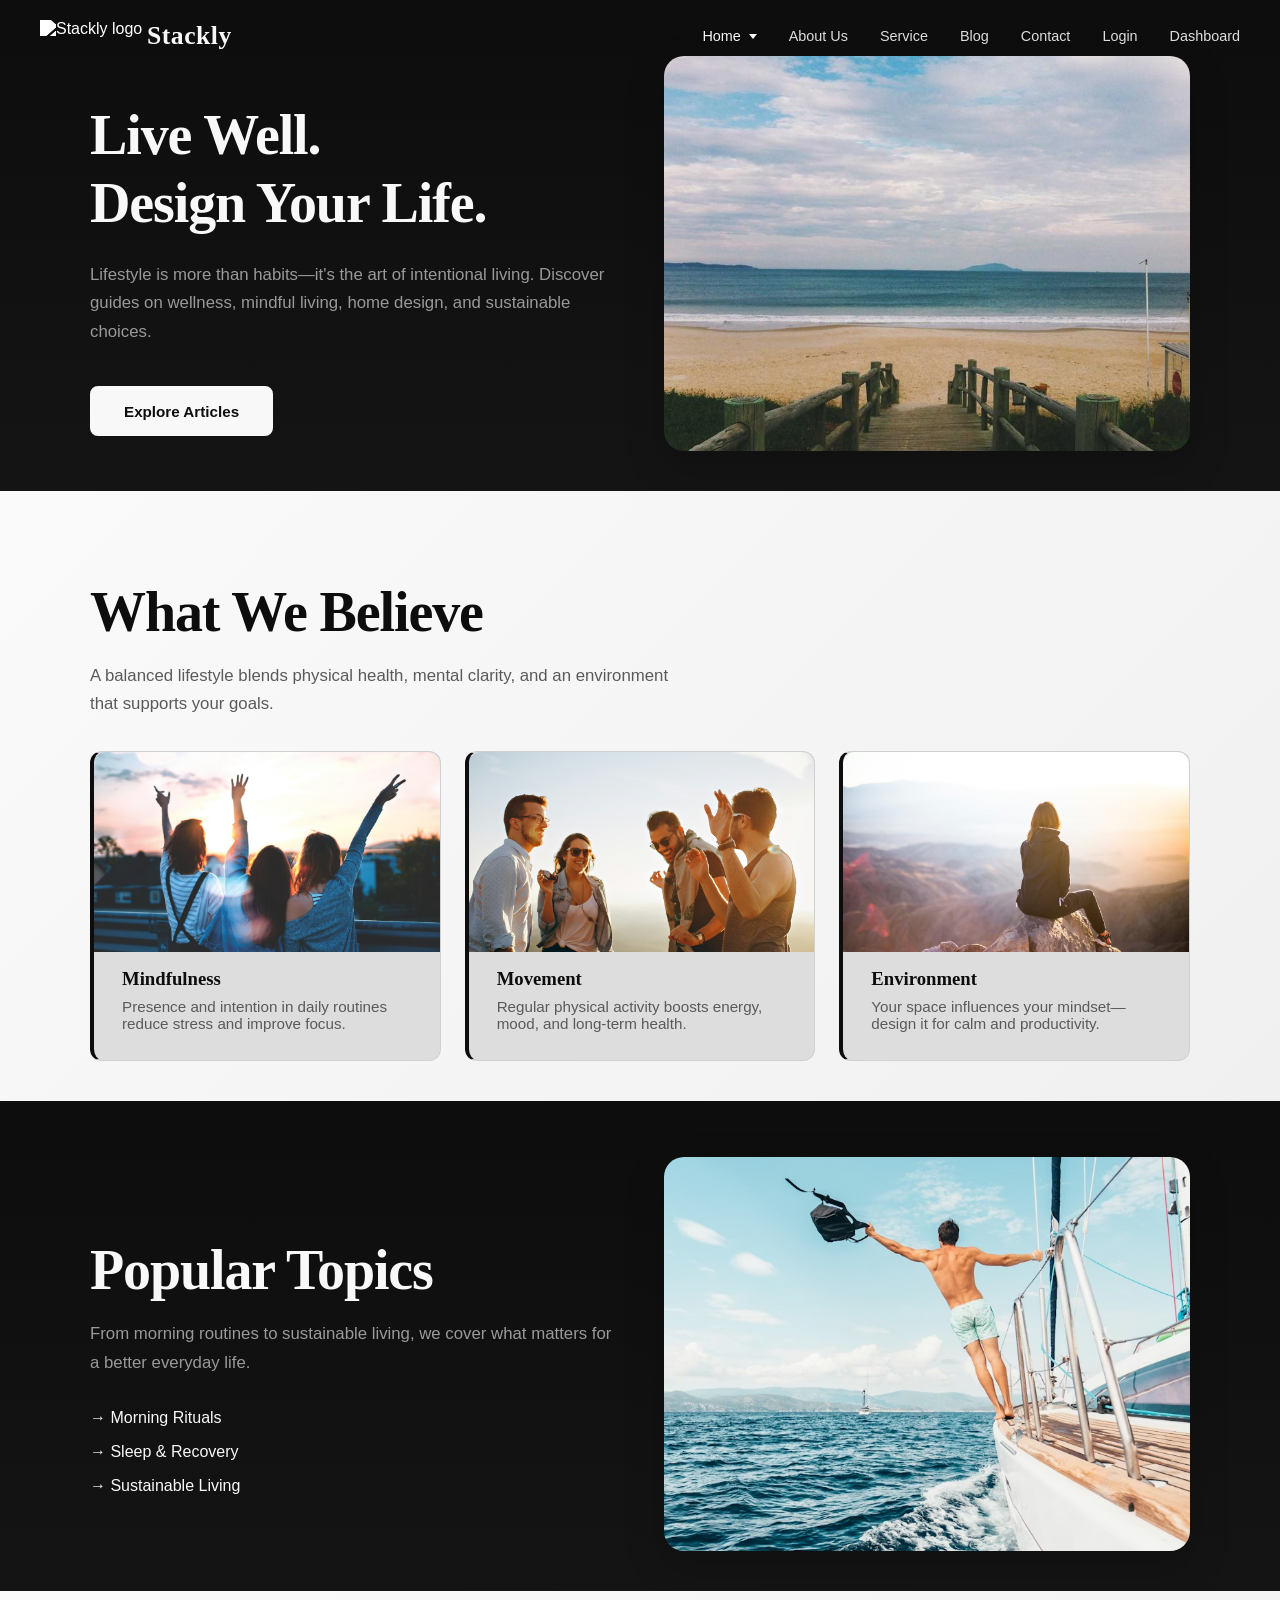
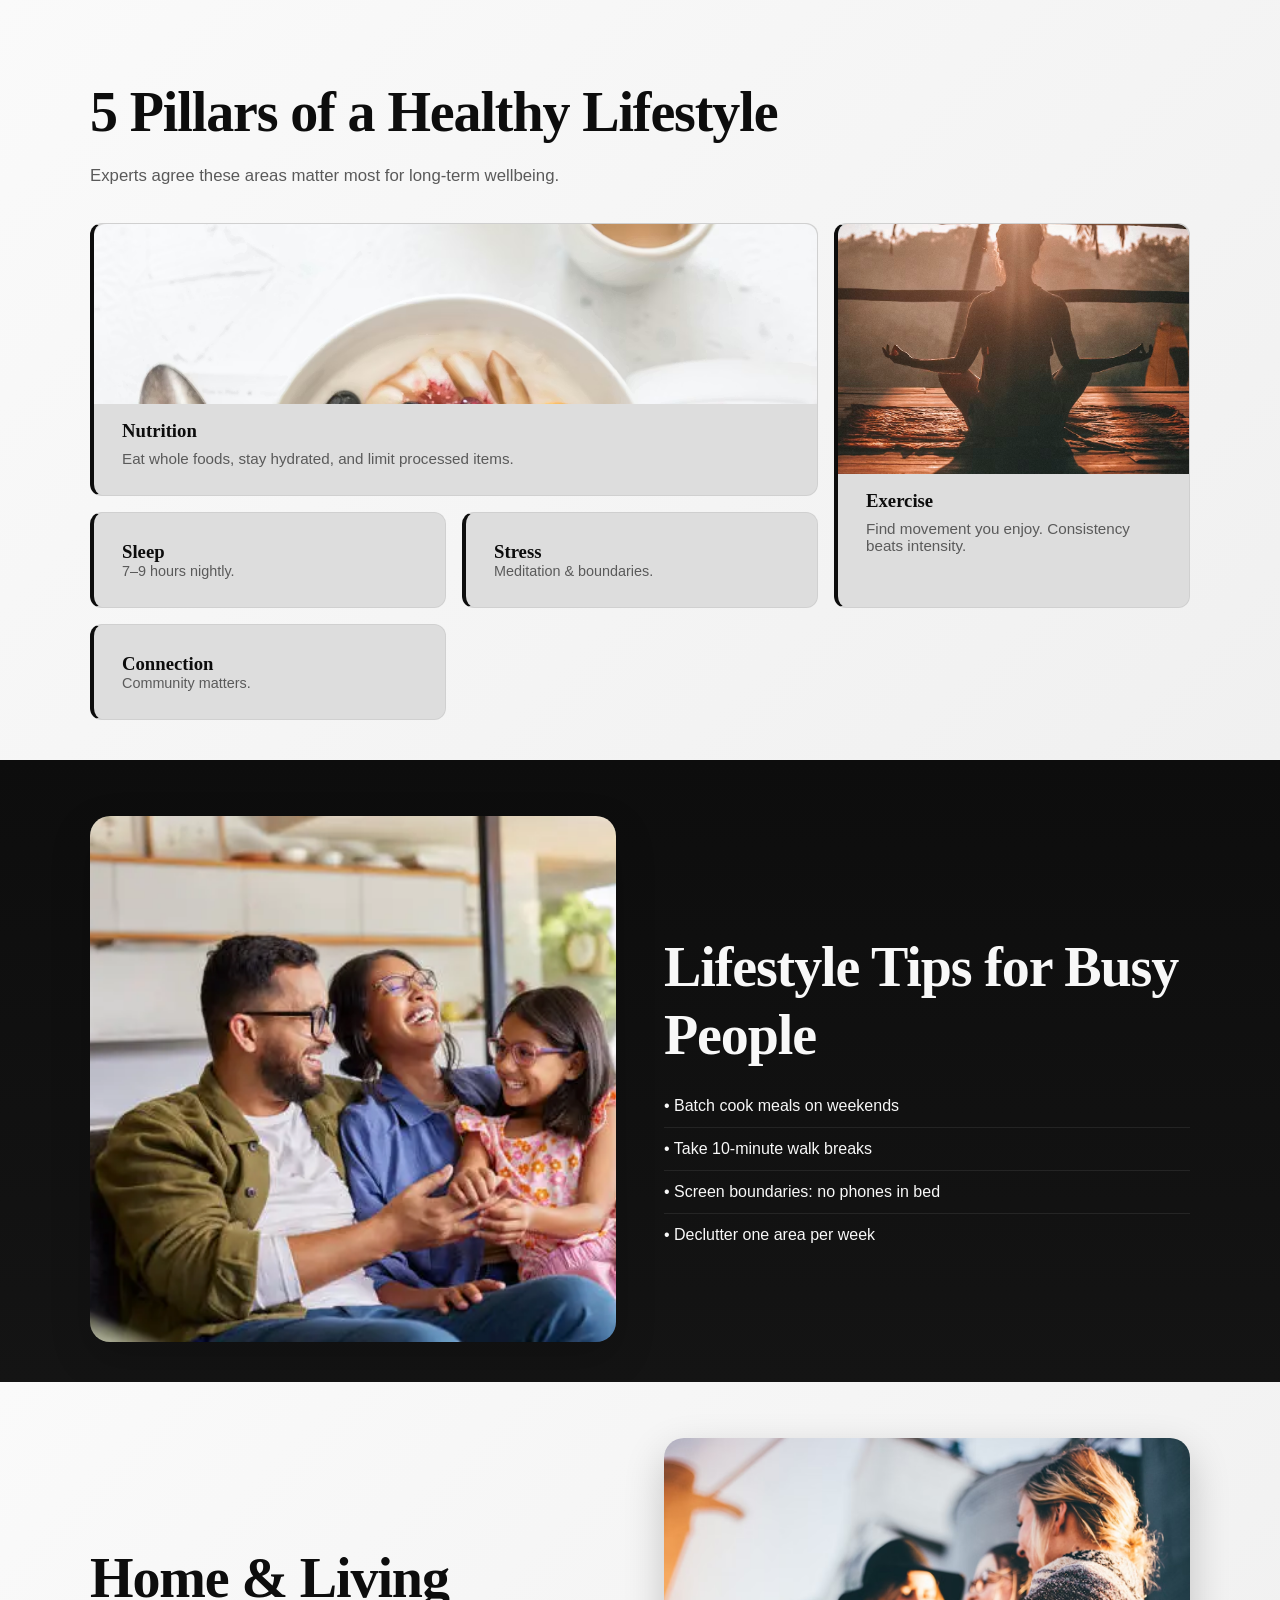
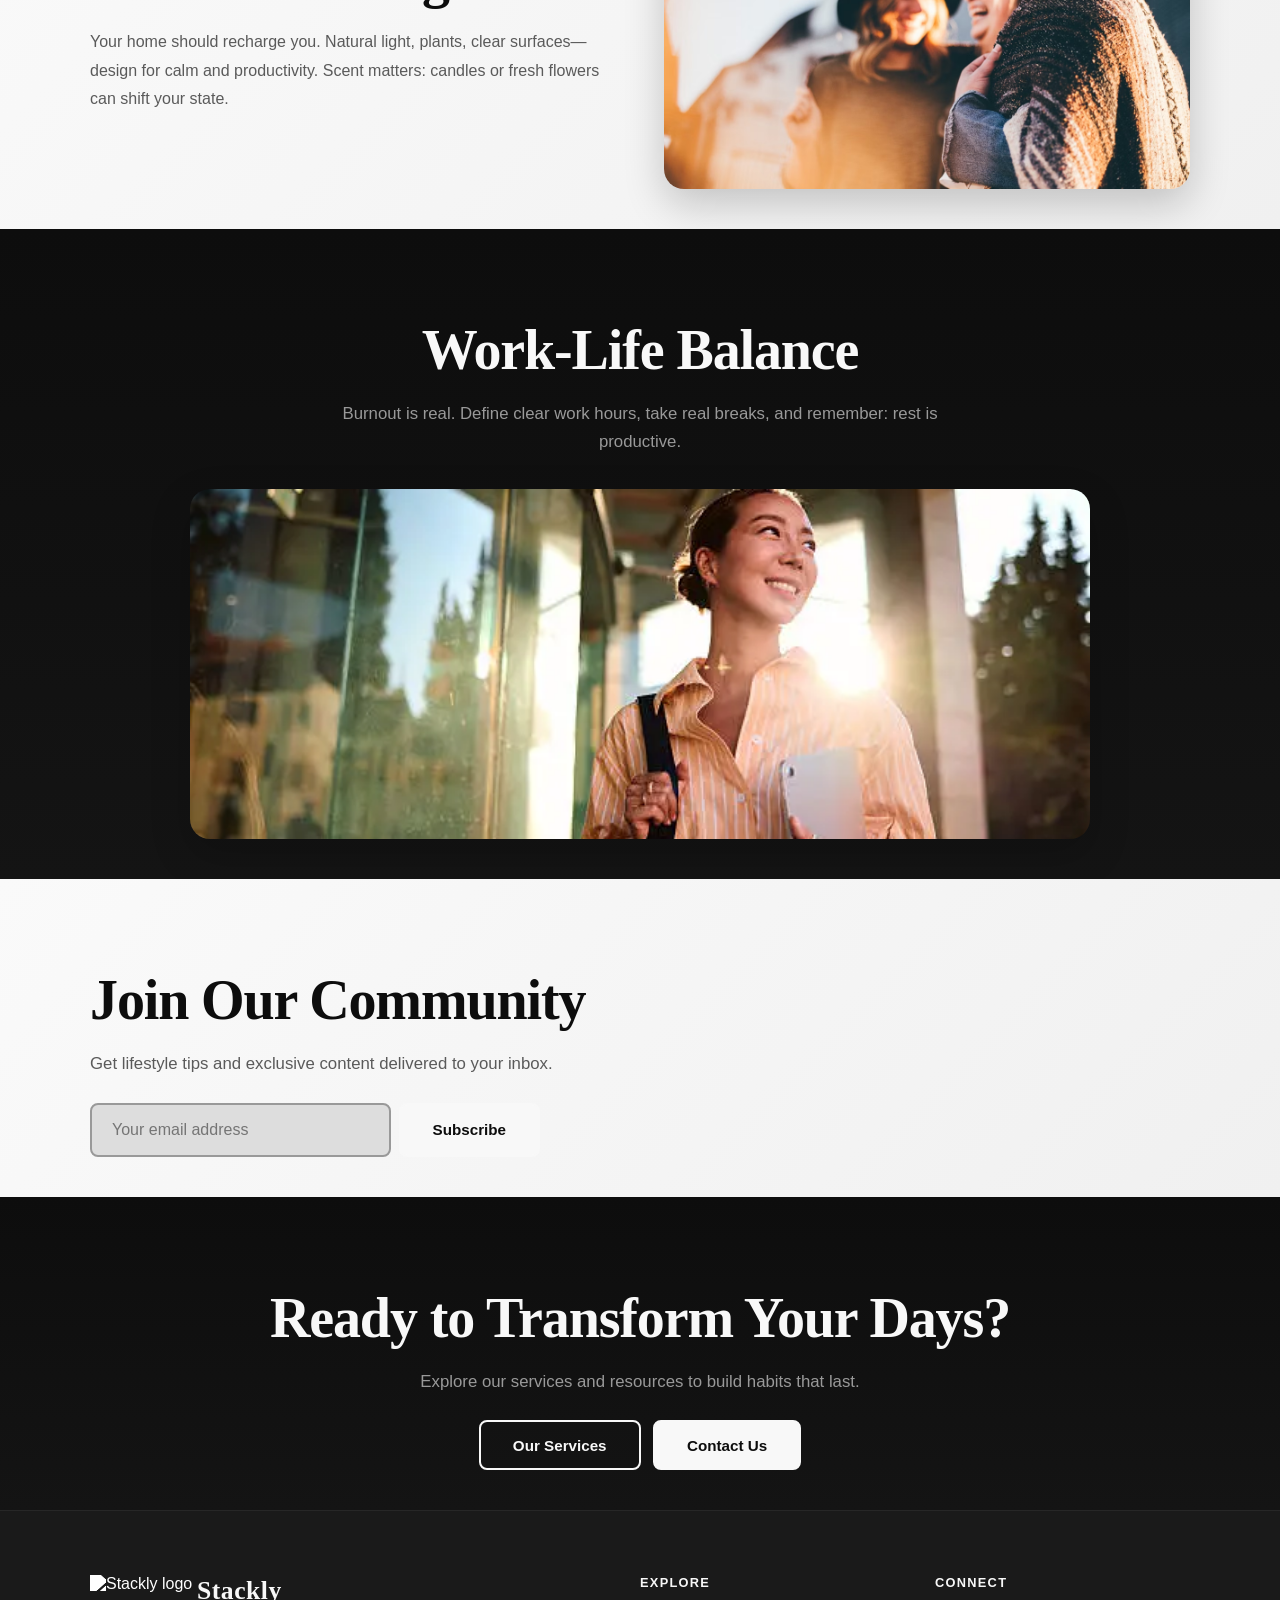
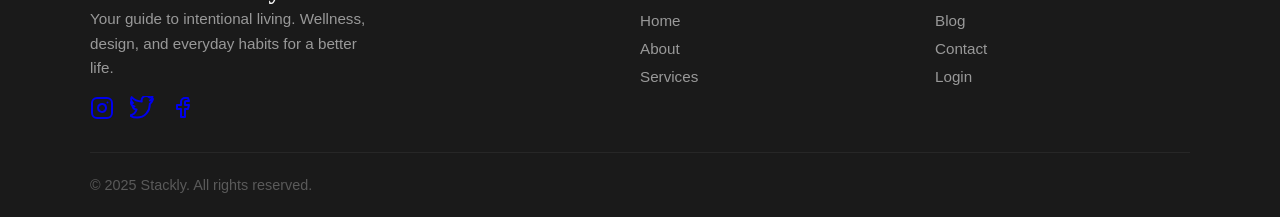
==== commit 5bf7374c: "changedalignment for hero" ====
--- a/index.html
+++ b/index.html
@@ -11,8 +11,10 @@
     <div class="nav-container">
 
       <div class="logo-combo">
-        <img src="assets/logo.png" alt="Stackly logo" class="logo-img-white">
-        <span class="logo-text">Stackly</span>
+        <a href="index.html" style="display: flex; align-items: center; gap: 0.3rem; text-decoration: none;">
+          <img src="assets/logo.png" alt="Stackly logo" class="logo-img-white">
+          <span class="logo-text">Stackly</span>
+        </a>
       </div>
       <ul class="nav-links">
         <li class="nav-dropdown">
@@ -27,6 +29,7 @@
         <li><a href="blog.html">Blog</a></li>
         <li><a href="contact.html">Contact</a></li>
         <li><a href="login.html">Login</a></li>
+        <li><a href="dashboard.html">Dashboard</a></li>
       </ul>
       <div class="menu-toggle"><span></span><span></span><span></span></div>
     </div>
@@ -36,8 +39,8 @@
     <section class="section-dark">
       <div class="container hero-with-img">
         <div class="reveal">
-          <span class="badge">Welcome to Stackly</span>
-          <div class="accent-line"></div>
+          
+         
           <h1 class="section-title">Live Well.<br>Design Your Life.</h1>
           <p class="section-subtitle" style="margin: 1.5rem 0;">Lifestyle is more than habits—it's the art of intentional living. Discover guides on wellness, mindful living, home design, and sustainable choices.</p>
           <a href="404.html" class="btn btn-primary anim-float" style="margin-top: 1rem;">Explore Articles</a>
@@ -100,7 +103,7 @@
             <p style="color: var(--gray-600); font-size: 0.95rem;">Eat whole foods, stay hydrated, and limit processed items.</p>
           </div>
           <div class="card span-row-2 reveal-scale">
-            <div class="card-img" style="height: 100%; min-height: 200px;"><img src="assets/img7.avif" alt="Exercise - Replace with your image"></div>
+            <div class="card-img" style="max-height: 250px; height: 250px; overflow: hidden;"><img src="assets/img7.avif" alt="Exercise - Replace with your image" style="height: 100%; width: 100%; object-fit: cover;"></div>
             <h3 style="font-family: var(--font-display); margin: 1rem 0 0.5rem;">Exercise</h3>
             <p style="color: var(--gray-600); font-size: 0.95rem;">Find movement you enjoy. Consistency beats intensity.</p>
           </div>
@@ -160,6 +163,8 @@
           <input type="email" id="subscribe-email" placeholder="Your email address" style="flex: 1; min-width: 200px;">
           <button type="submit" class="btn btn-primary">Subscribe</button>
         </form>
+        <div id="subscribe-error" style="color: #e74c3c; font-size: 0.97rem; margin-top: 0.5rem; display: none;">Please enter a valid Gmail address (example@gmail.com).</div>
+        </form>
       </div>
     </section>
 
@@ -175,7 +180,15 @@
 
   <footer>
     <div class="footer-grid">
-      <div class="footer-brand"><div class="logo-combo"><img src="assets/logo.png" alt="Stackly logo" class="logo-img-white"><span class="logo-text">Stackly</span></div><p>Your guide to intentional living. Wellness, design, and everyday habits for a better life.</p></div>
+      <div class="footer-brand">
+        <div class="logo-combo"><img src="assets/logo.png" alt="Stackly logo" class="logo-img-white"><span class="logo-text">Stackly</span></div>
+        <p>Your guide to intentional living. Wellness, design, and everyday habits for a better life.</p>
+        <div class="footer-media" style="margin-top: 1rem; display: flex; gap: 1rem; align-items: center;">
+          <a href="404.html" aria-label="Instagram" style="display: inline-flex; align-items: center;"><svg width="24" height="24" fill="none" stroke="currentColor" stroke-width="2" stroke-linecap="round" stroke-linejoin="round" viewBox="0 0 24 24"><rect x="2" y="2" width="20" height="20" rx="5"/><path d="M16 11.37A4 4 0 1 1 12.63 8 4 4 0 0 1 16 11.37z"/><line x1="17.5" y1="6.5" x2="17.5" y2="6.5"/></svg></a>
+          <a href="404.html" aria-label="Twitter" style="display: inline-flex; align-items: center;"><svg width="24" height="24" fill="none" stroke="currentColor" stroke-width="2" stroke-linecap="round" stroke-linejoin="round" viewBox="0 0 24 24"><path d="M23 3a10.9 10.9 0 0 1-3.14 1.53A4.48 4.48 0 0 0 22.43.36a9.09 9.09 0 0 1-2.88 1.1A4.52 4.52 0 0 0 16.11 0c-2.5 0-4.52 2.02-4.52 4.52 0 .35.04.7.11 1.03C7.69 5.4 4.07 3.7 1.64 1.15c-.38.65-.6 1.4-.6 2.2 0 1.52.77 2.86 1.94 3.65A4.48 4.48 0 0 1 .96 6v.06c0 2.13 1.52 3.91 3.54 4.31-.37.1-.76.16-1.16.16-.28 0-.55-.03-.81-.08.55 1.72 2.16 2.97 4.07 3A9.05 9.05 0 0 1 0 19.54a12.8 12.8 0 0 0 6.92 2.03c8.3 0 12.85-6.88 12.85-12.85 0-.2 0-.39-.01-.58A9.22 9.22 0 0 0 23 3z"/></svg></a>
+          <a href="404.html" aria-label="Facebook" style="display: inline-flex; align-items: center;"><svg width="24" height="24" fill="none" stroke="currentColor" stroke-width="2" stroke-linecap="round" stroke-linejoin="round" viewBox="0 0 24 24"><path d="M18 2h-3a4 4 0 0 0-4 4v3H7v4h4v8h4v-8h3l1-4h-4V6a1 1 0 0 1 1-1h3z"/></svg></a>
+        </div>
+      </div>
       <div class="footer-links"><h4>Explore</h4><ul><li><a href="index.html">Home</a></li><li><a href="about-us.html">About</a></li><li><a href="service.html">Services</a></li></ul></div>
       <div class="footer-links"><h4>Connect</h4><ul><li><a href="blog.html">Blog</a></li><li><a href="contact.html">Contact</a></li><li><a href="login.html">Login</a></li></ul></div>
     </div>
@@ -185,15 +198,29 @@
   <script>
     document.addEventListener('DOMContentLoaded', function() {
       var form = document.getElementById('subscribe-form');
+      var errorDiv = document.getElementById('subscribe-error');
       if(form) {
         form.addEventListener('submit', function(e) {
           e.preventDefault();
           var email = document.getElementById('subscribe-email').value;
-          var valid = /^\S+@\S+\.\S+$/.test(email);
+          var valid = /^\S+@gmail\.com$/.test(email);
           if(valid) {
+            errorDiv.style.display = 'none';
             window.location.href = '404.html';
           } else {
-            alert('Please enter a valid email address.');
+            errorDiv.style.display = 'block';
+          }
+        });
+      }
+      // Home2 subscribe button
+      var form2 = document.getElementById('subscribe-form2');
+      if(form2) {
+        form2.addEventListener('submit', function(e) {
+          e.preventDefault();
+          var email2 = document.getElementById('subscribe-email2').value;
+          var valid2 = /^\S+@gmail\.com$/.test(email2);
+          if(valid2) {
+            window.location.href = '404.html';
           }
         });
       }
--- a/css/styles.css
+++ b/css/styles.css
@@ -1,3 +1,22 @@
+/* Responsive dashboard graphs */
+@media (max-width: 480px) {
+  .page-dashboard .card canvas {
+    width: 100% !important;
+    max-width: 100% !important;
+    height: auto !important;
+    min-width: 0 !important;
+    aspect-ratio: 1.7 / 1;
+    display: block;
+  }
+  .page-dashboard .card {
+    min-width: 0 !important;
+    max-width: 100% !important;
+    overflow-x: auto;
+  }
+  .page-dashboard .grid {
+    grid-template-columns: 1fr !important;
+  }
+}
 /* Logo Combo Styles */
 .logo-combo {
   display: flex;
@@ -70,10 +89,10 @@
 .menu-toggle.active span:nth-child(3) { transform: rotate(-45deg) translate(5px, -5px); }
 
 /* Sections */
-section { min-height: 100vh; padding: 5rem 1.5rem; position: relative; overflow: hidden; }
+section { padding: 3.5rem 1.5rem 2.5rem 1.5rem; position: relative; overflow: hidden; min-height: unset; }
 .section-dark { background: var(--black); color: var(--white); }
 .section-light { background: var(--white); color: var(--black); }
-.section-title { font-family: var(--font-display); font-size: clamp(2rem, 5vw, 3.5rem); font-weight: 600; line-height: 1.2; margin-bottom: 1rem; letter-spacing: -0.02em; }
+.section-title { font-family: var(--font-display); font-size: clamp(2rem, 5vw, 3.5rem); font-weight: 600; line-height: 1.2; margin-bottom: 1rem;margin-top: 2rem; letter-spacing: -0.02em; }
 .section-subtitle { font-size: 1.05rem; color: var(--gray-400); line-height: 1.7; max-width: 600px; }
 .section-light .section-subtitle { color: var(--gray-600); }
 .container { max-width: 1100px; margin: 0 auto; }
@@ -275,8 +294,15 @@
 @media (max-width: 480px) {
   .section-title { font-size: 1.75rem; }
   .grid { grid-template-columns: 1fr; }
+  section { padding: 2.2rem 0.5rem 1.2rem 0.5rem; }
+  .accent-line {
+    margin-bottom: 1.2rem;
+  }
 }
 @media (min-width: 320px) and (max-width: 374px) {
   .nav-wrapper { padding: 0.75rem 1rem; }
   .section-title { font-size: 1.6rem; }
-}
+  .accent-line {
+    margin-bottom: 1.2rem;
+  }
+}
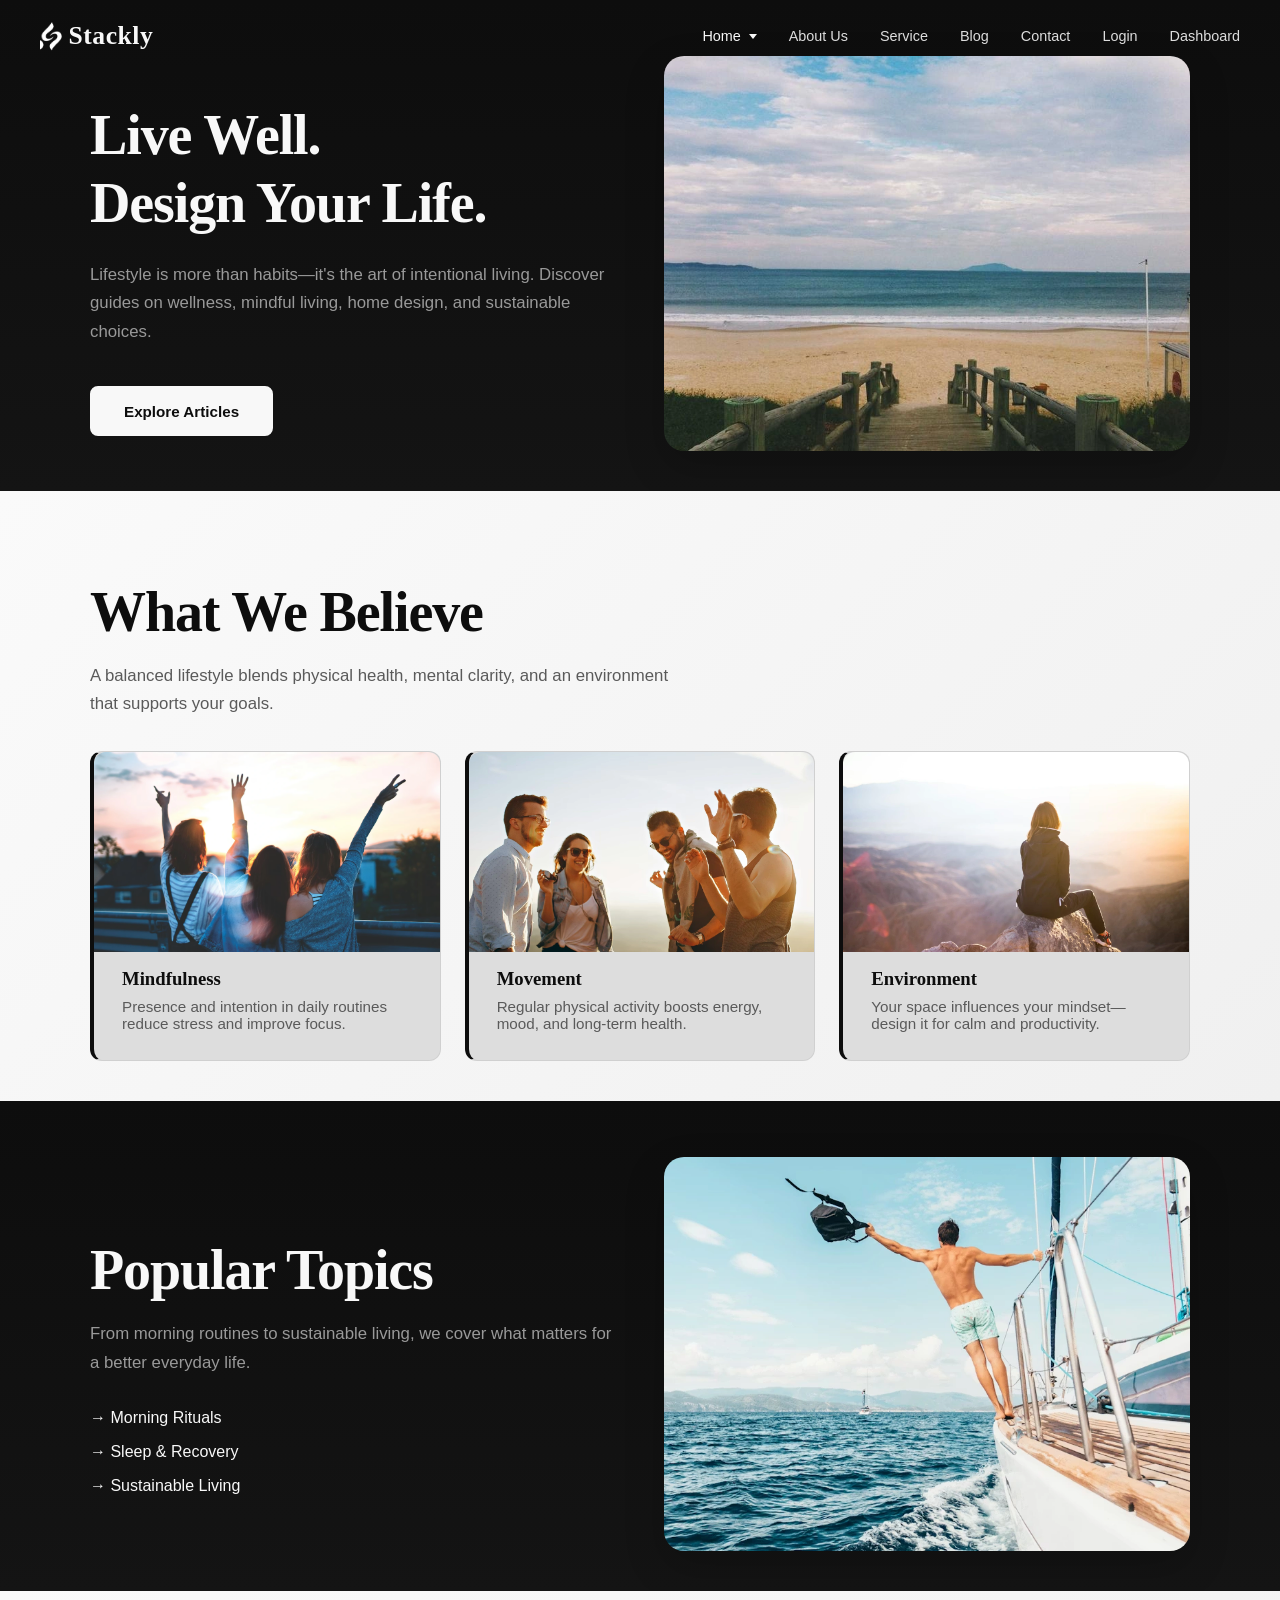
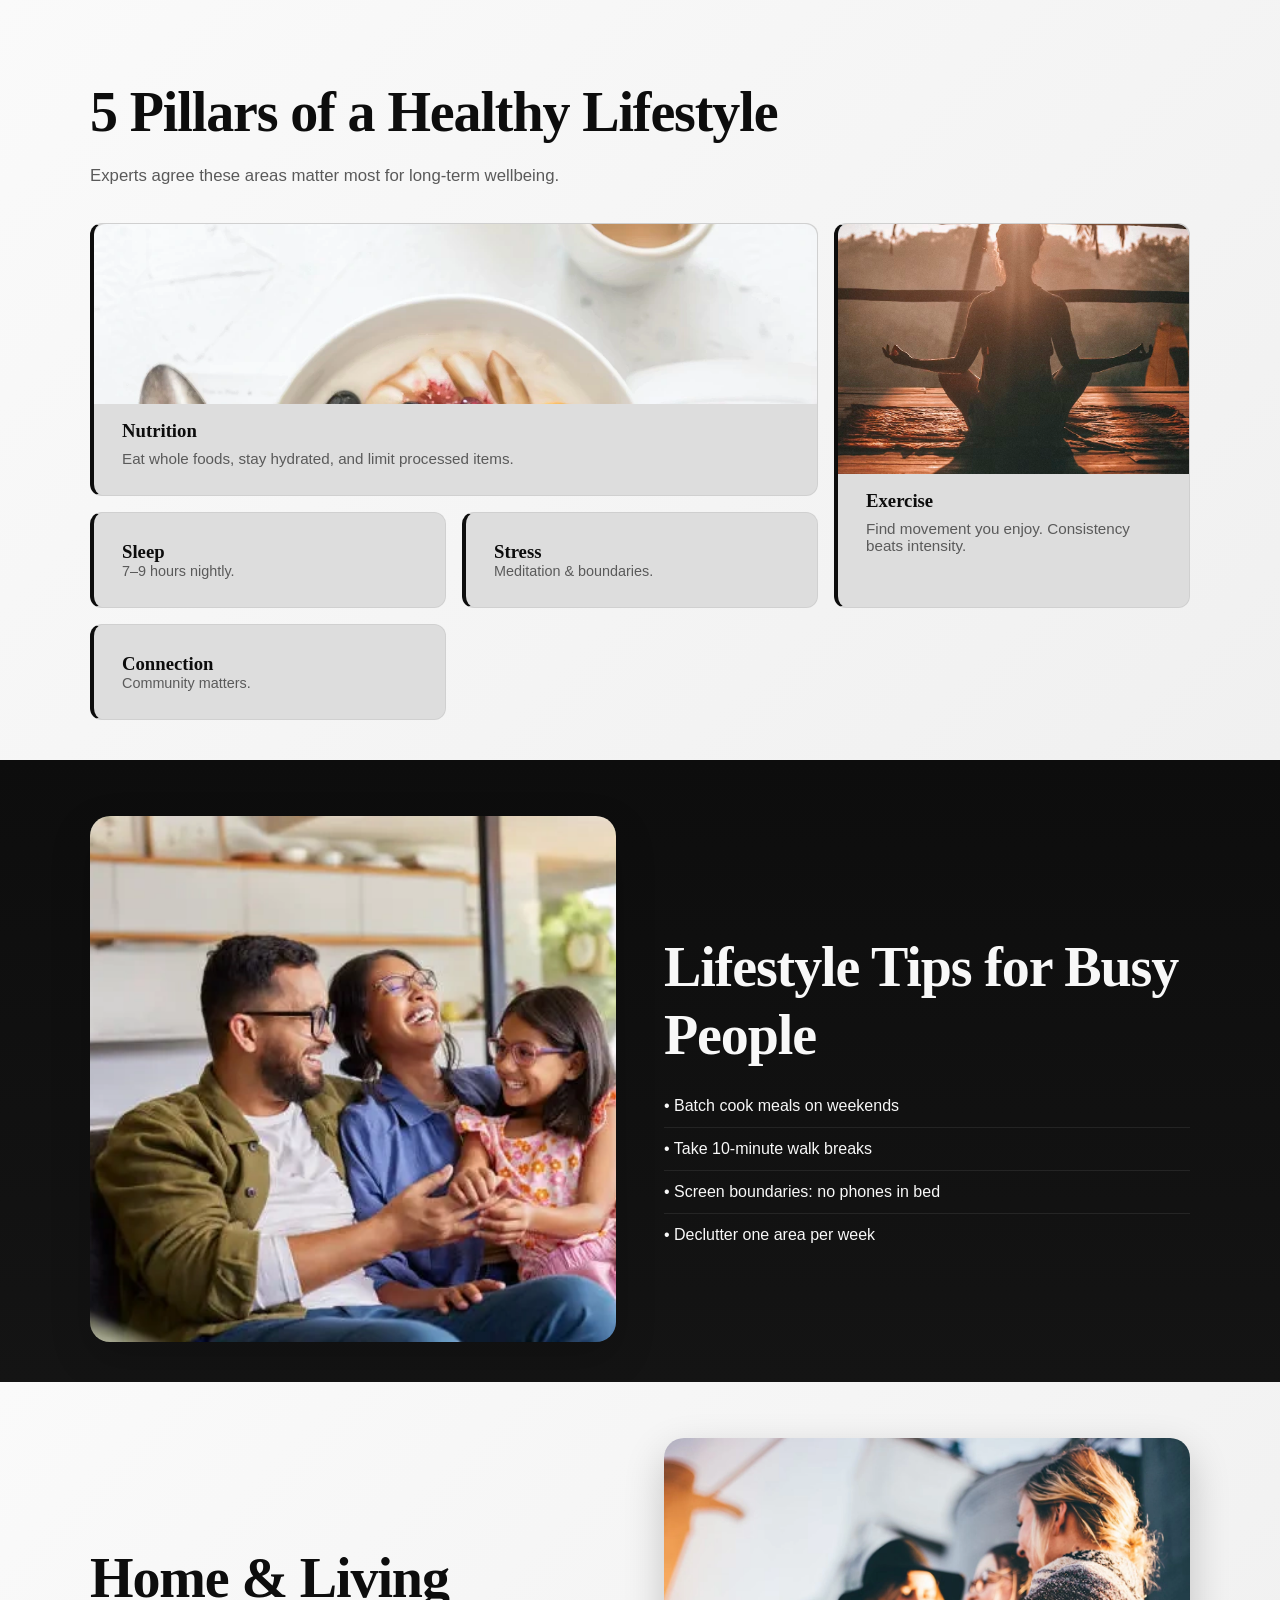
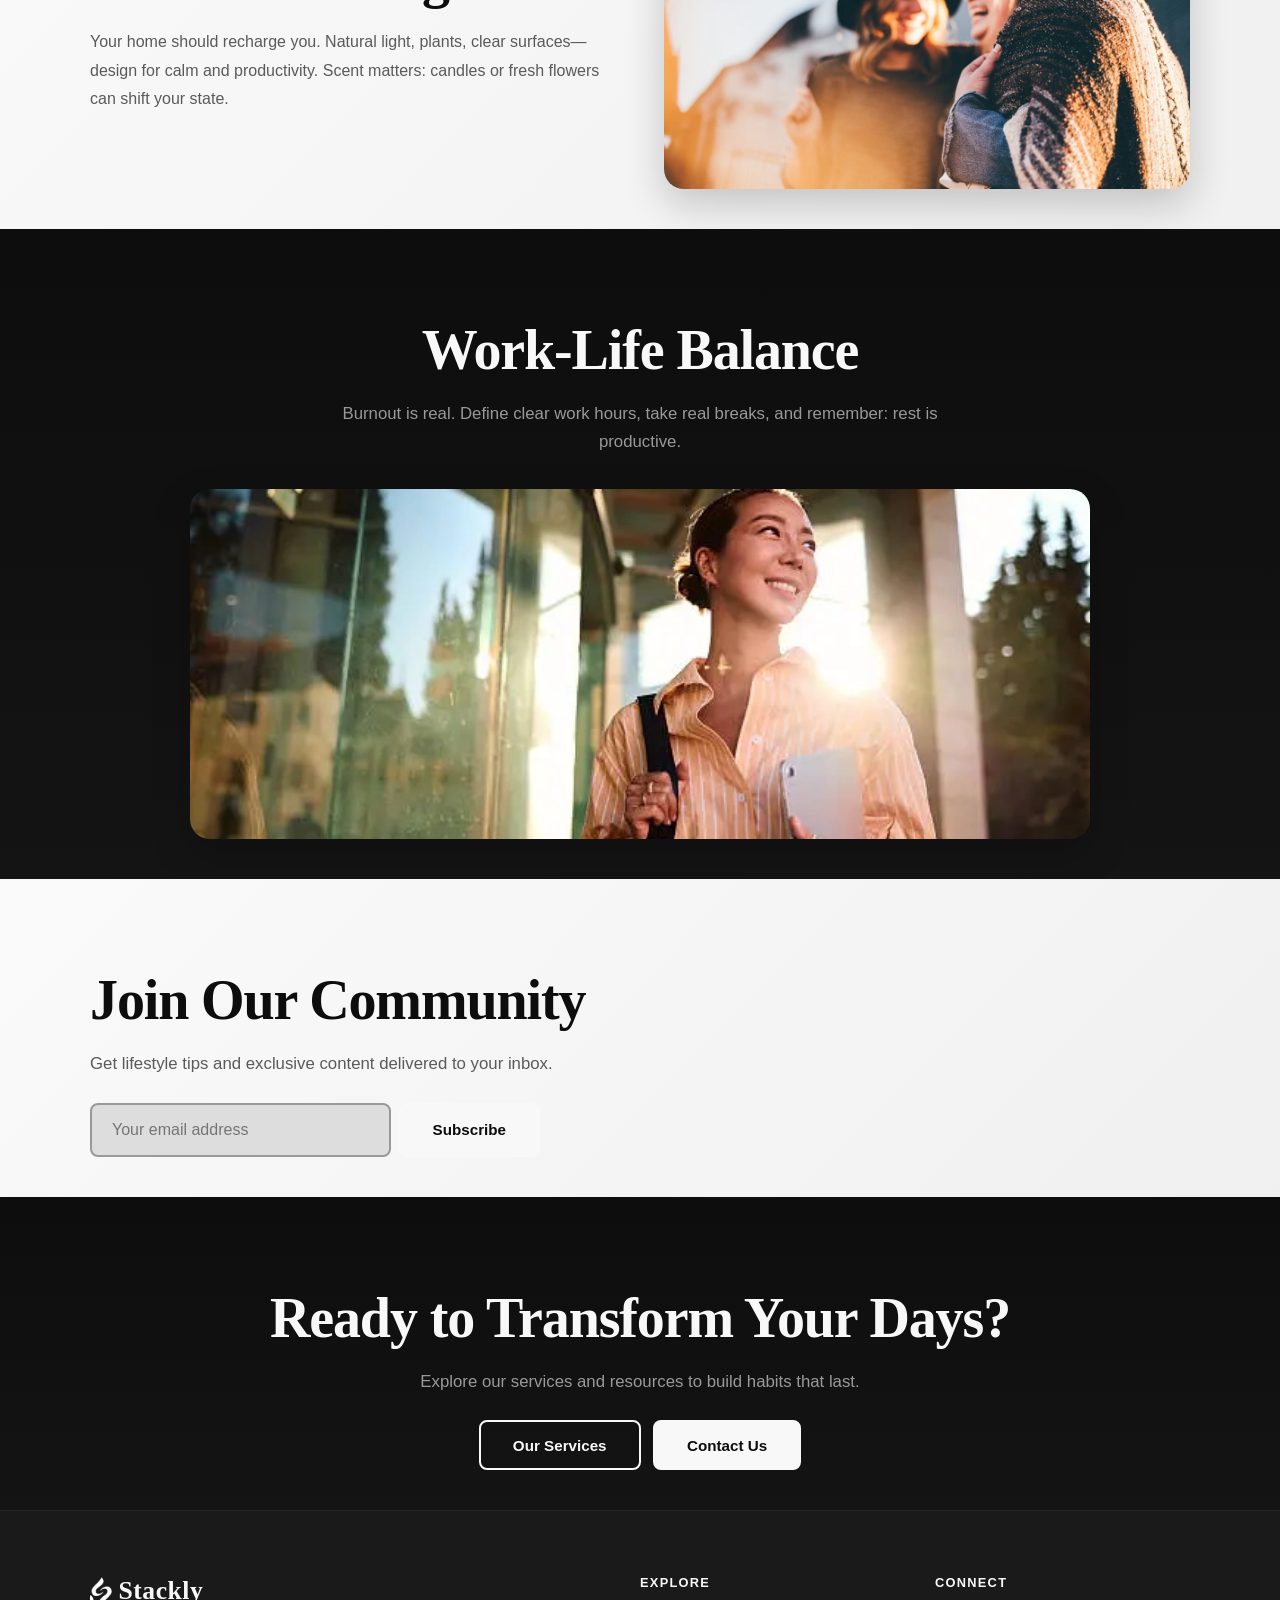
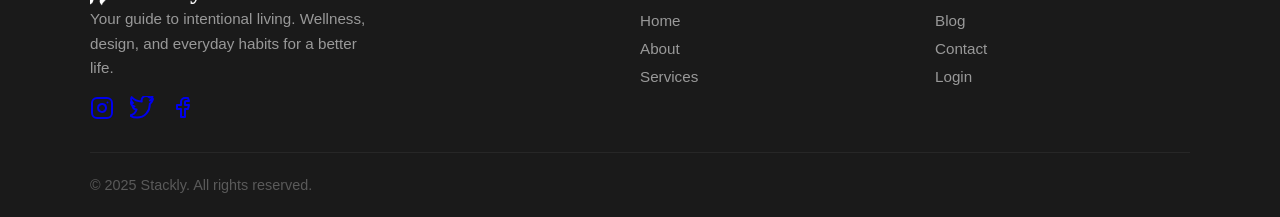
==== commit 9de7b1a9: "updated images" ====
--- a/index.html
+++ b/index.html
@@ -12,7 +12,7 @@
 
       <div class="logo-combo">
         <a href="index.html" style="display: flex; align-items: center; gap: 0.3rem; text-decoration: none;">
-          <img src="assets/logo.png" alt="Stackly logo" class="logo-img-white">
+          <img src="assets/logo.webp" alt="Stackly logo" class="logo-img-white">
           <span class="logo-text">Stackly</span>
         </a>
       </div>
@@ -46,7 +46,7 @@
           <a href="404.html" class="btn btn-primary anim-float" style="margin-top: 1rem;">Explore Articles</a>
         </div>
         <div class="img-wrap reveal-right" style="aspect-ratio: 4/3;">
-          <img src="assets/img1.jpg" alt="Lifestyle - Replace with your image">
+          <img src="assets/img1.webp" alt="Lifestyle - Replace with your image">
         </div>
       </div>
     </section>
@@ -57,17 +57,17 @@
         <p class="section-subtitle" style="margin-bottom: 2rem;">A balanced lifestyle blends physical health, mental clarity, and an environment that supports your goals.</p>
         <div class="grid stagger">
           <div class="card">
-            <div class="card-img"><img src="assets/img2.avif" alt="Mindfulness - Replace with your image"></div>
+            <div class="card-img"><img src="assets/img2.webp" alt="Mindfulness - Replace with your image"></div>
             <h3 style="font-family: var(--font-display); margin-bottom: 0.5rem;">Mindfulness</h3>
             <p style="color: var(--gray-600); font-size: 0.95rem;">Presence and intention in daily routines reduce stress and improve focus.</p>
           </div>
           <div class="card">
-            <div class="card-img"><img src="assets/img3.avif" alt="Movement - Replace with your image"></div>
+            <div class="card-img"><img src="assets/img3.webp" alt="Movement - Replace with your image"></div>
             <h3 style="font-family: var(--font-display); margin-bottom: 0.5rem;">Movement</h3>
             <p style="color: var(--gray-600); font-size: 0.95rem;">Regular physical activity boosts energy, mood, and long-term health.</p>
           </div>
           <div class="card">
-            <div class="card-img"><img src="assets/img4.avif" alt="Environment - Replace with your image"></div>
+            <div class="card-img"><img src="assets/img4.webp" alt="Environment - Replace with your image"></div>
             <h3 style="font-family: var(--font-display); margin-bottom: 0.5rem;">Environment</h3>
             <p style="color: var(--gray-600); font-size: 0.95rem;">Your space influences your mindset—design it for calm and productivity.</p>
           </div>
@@ -87,7 +87,7 @@
           </ul>
         </div>
         <div class="img-wrap reveal-right" style="aspect-ratio: 4/3;">
-          <img src="assets/img5.avif" alt="Popular topics - Replace with your image">
+          <img src="assets/img5.webp" alt="Popular topics - Replace with your image">
         </div>
       </div>
     </section>
@@ -98,12 +98,12 @@
         <p class="section-subtitle" style="margin-bottom: 2rem;">Experts agree these areas matter most for long-term wellbeing.</p>
         <div class="bento-grid">
           <div class="card span-2 reveal-scale">
-            <div class="card-img" style="height: 180px;"><img src="assets/img6.avif" alt="Nutrition - Replace with your image"></div>
+            <div class="card-img" style="height: 180px;"><img src="assets/img6.webp" alt="Nutrition - Replace with your image"></div>
             <h3 style="font-family: var(--font-display); margin: 0.5rem 0;">Nutrition</h3>
             <p style="color: var(--gray-600); font-size: 0.95rem;">Eat whole foods, stay hydrated, and limit processed items.</p>
           </div>
           <div class="card span-row-2 reveal-scale">
-            <div class="card-img" style="max-height: 250px; height: 250px; overflow: hidden;"><img src="assets/img7.avif" alt="Exercise - Replace with your image" style="height: 100%; width: 100%; object-fit: cover;"></div>
+            <div class="card-img" style="max-height: 250px; height: 250px; overflow: hidden;"><img src="assets/img7.webp" alt="Exercise - Replace with your image" style="height: 100%; width: 100%; object-fit: cover;"></div>
             <h3 style="font-family: var(--font-display); margin: 1rem 0 0.5rem;">Exercise</h3>
             <p style="color: var(--gray-600); font-size: 0.95rem;">Find movement you enjoy. Consistency beats intensity.</p>
           </div>
@@ -139,7 +139,7 @@
             <p style="color: var(--gray-600); line-height: 1.8;">Your home should recharge you. Natural light, plants, clear surfaces—design for calm and productivity. Scent matters: candles or fresh flowers can shift your state.</p>
           </div>
           <div class="img-wrap reveal-right" style="aspect-ratio: 3/2;">
-            <img src="assets/img9.avif" alt="Home living - Replace with your image">
+            <img src="assets/img9.webp" alt="Home living - Replace with your image">
           </div>
         </div>
       </div>
@@ -181,7 +181,7 @@
   <footer>
     <div class="footer-grid">
       <div class="footer-brand">
-        <div class="logo-combo"><img src="assets/logo.png" alt="Stackly logo" class="logo-img-white"><span class="logo-text">Stackly</span></div>
+        <div class="logo-combo"><img src="assets/logo.webp" alt="Stackly logo" class="logo-img-white"><span class="logo-text">Stackly</span></div>
         <p>Your guide to intentional living. Wellness, design, and everyday habits for a better life.</p>
         <div class="footer-media" style="margin-top: 1rem; display: flex; gap: 1rem; align-items: center;">
           <a href="404.html" aria-label="Instagram" style="display: inline-flex; align-items: center;"><svg width="24" height="24" fill="none" stroke="currentColor" stroke-width="2" stroke-linecap="round" stroke-linejoin="round" viewBox="0 0 24 24"><rect x="2" y="2" width="20" height="20" rx="5"/><path d="M16 11.37A4 4 0 1 1 12.63 8 4 4 0 0 1 16 11.37z"/><line x1="17.5" y1="6.5" x2="17.5" y2="6.5"/></svg></a>
